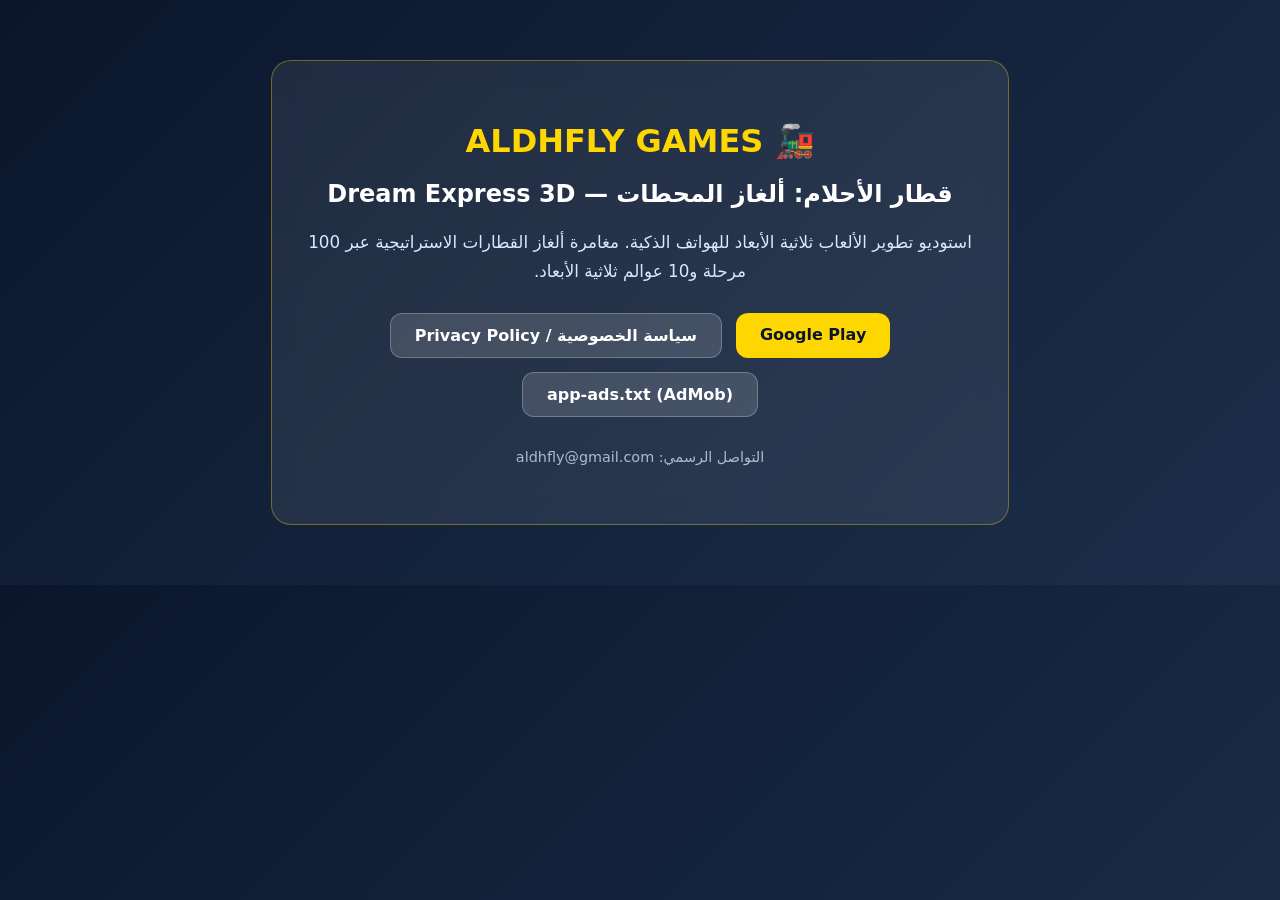
==== index.html @ 2e0641c6 "Add files via upload" ====
﻿<!DOCTYPE html>
<html lang="ar" dir="rtl">
<head>
<meta charset="UTF-8">
<meta name="viewport" content="width=device-width, initial-scale=1.0">
<title>ALDHFLY GAMES — قطار الأحلام: ألغاز المحطات (Dream Express 3D)</title>
<style>
  body { margin:0; font-family: system-ui, -apple-system, sans-serif; background: linear-gradient(135deg, #0b162c, #1c2e4a); color: #fff; text-align: center; padding: 60px 20px; }
  .card { max-width: 680px; margin: 0 auto; background: rgba(255,255,255,0.08); border: 1px solid rgba(255,215,0,0.35); border-radius: 20px; padding: 40px 28px; backdrop-filter: blur(12px); }
  h1 { color: #ffd700; margin-bottom: 10px; font-size: 2rem; }
  p { color: #dbe7ff; line-height: 1.7; font-size: 1.05rem; }
  .links { margin-top: 28px; display: flex; gap: 14px; justify-content: center; flex-wrap: wrap; }
  a.btn { display: inline-block; padding: 12px 24px; border-radius: 12px; text-decoration: none; font-weight: 700; background: #ffd700; color: #0b162c; }
  a.sec { background: rgba(255,255,255,0.14); color: #fff; border: 1px solid rgba(255,255,255,0.25); }
</style>
</head>
<body>
  <div class="card">
    <h1>🚂 ALDHFLY GAMES</h1>
    <h2>قطار الأحلام: ألغاز المحطات — Dream Express 3D</h2>
    <p>استوديو تطوير الألعاب ثلاثية الأبعاد للهواتف الذكية. مغامرة ألغاز القطارات الاستراتيجية عبر 100 مرحلة و10 عوالم ثلاثية الأبعاد.</p>
    <div class="links">
      <a class="btn" href="https://play.google.com/store/apps/details?id=com.dreamexpress.puzzletracks">Google Play</a>
      <a class="btn sec" href="/privacy_policy.html">سياسة الخصوصية / Privacy Policy</a>
      <a class="btn sec" href="/app-ads.txt">app-ads.txt (AdMob)</a>
    </div>
    <p style="margin-top:28px;font-size:0.9rem;opacity:0.75;">التواصل الرسمي: aldhfly@gmail.com</p>
  </div>
</body>
</html>
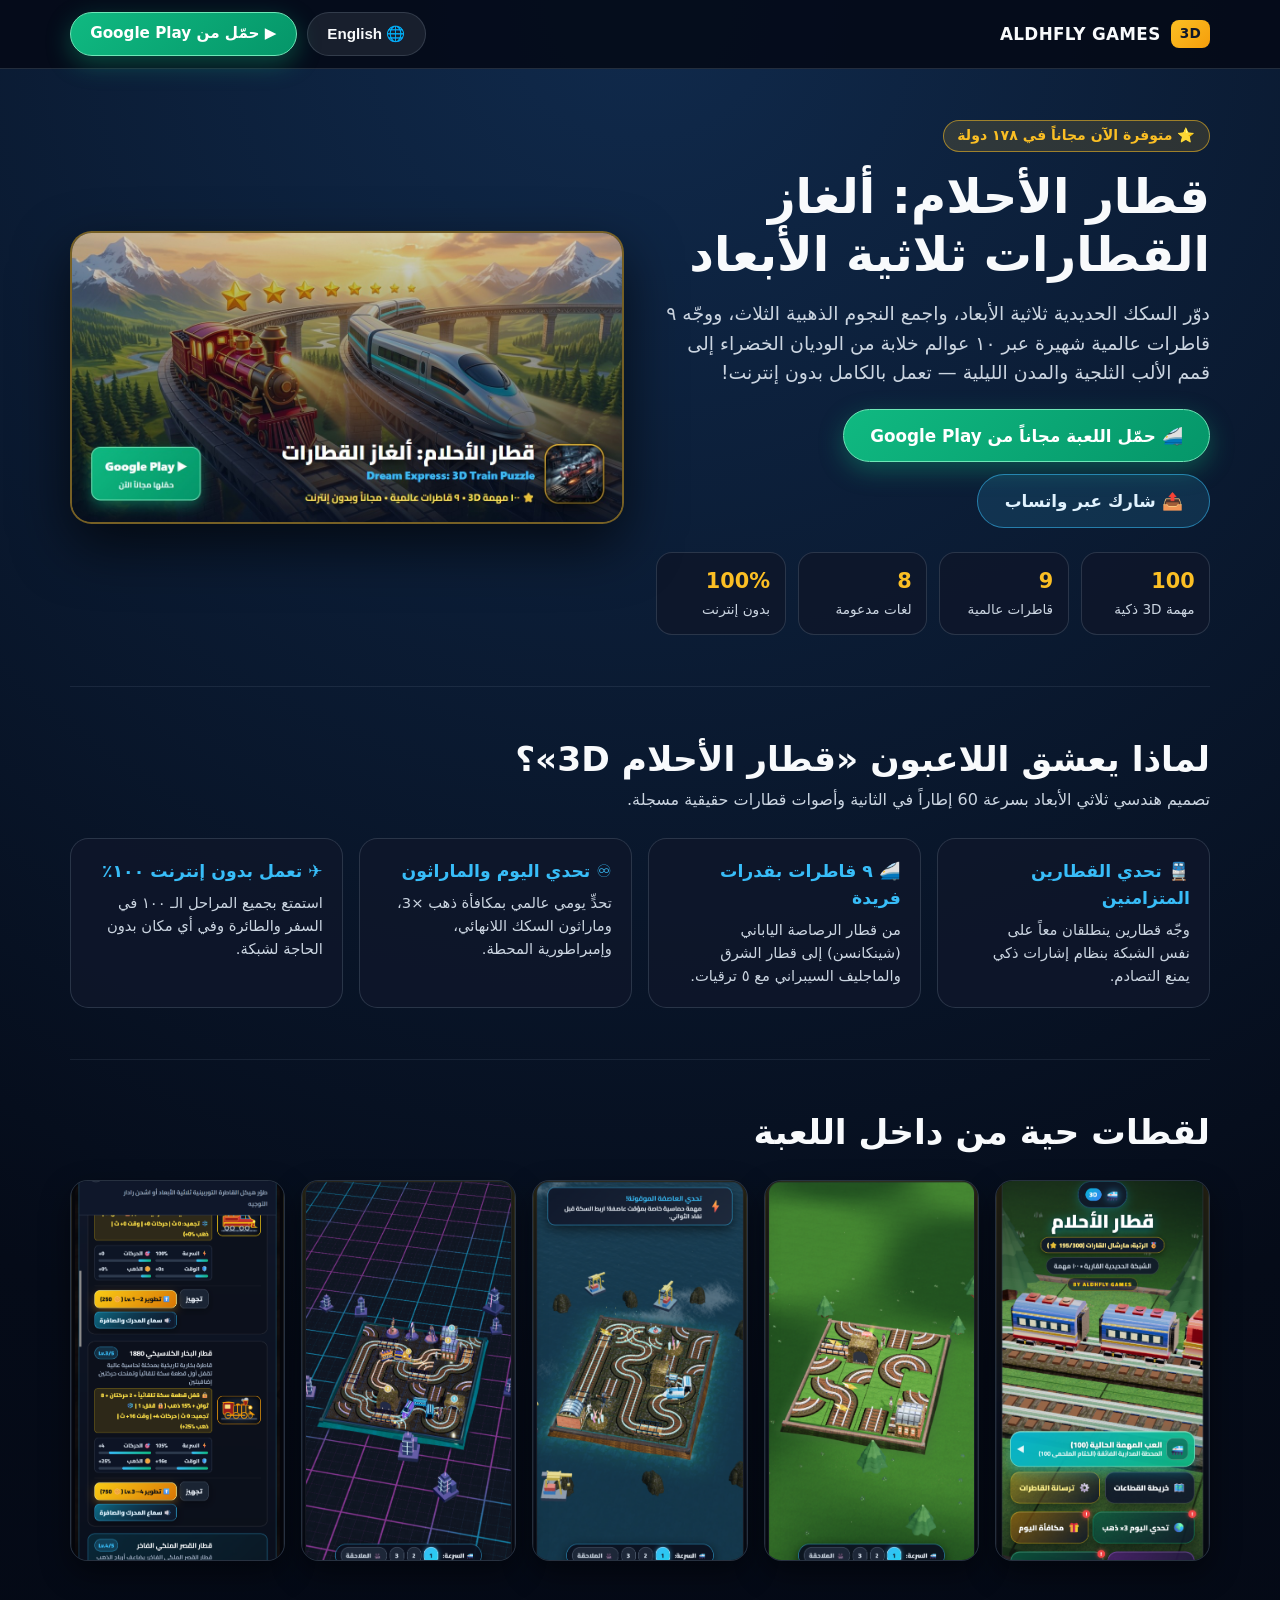
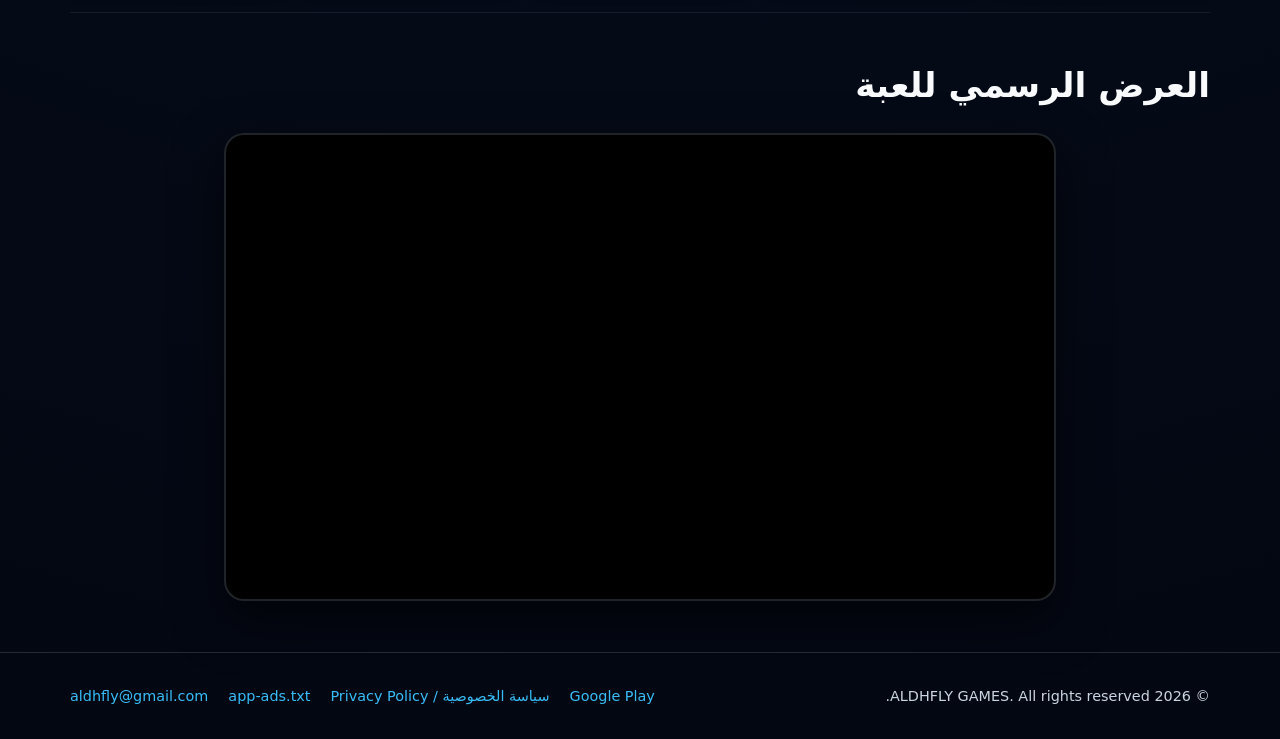
==== commit 99e2be7b: "Launch V12.4 bilingual Dream Express 3D showcase portal, OG social preview & SEO sitemap" ====
--- a/index.html
+++ b/index.html
@@ -1,30 +1,603 @@
-﻿<!DOCTYPE html>
+<!DOCTYPE html>
 <html lang="ar" dir="rtl">
 <head>
-<meta charset="UTF-8">
-<meta name="viewport" content="width=device-width, initial-scale=1.0">
-<title>ALDHFLY GAMES — قطار الأحلام: ألغاز المحطات (Dream Express 3D)</title>
-<style>
-  body { margin:0; font-family: system-ui, -apple-system, sans-serif; background: linear-gradient(135deg, #0b162c, #1c2e4a); color: #fff; text-align: center; padding: 60px 20px; }
-  .card { max-width: 680px; margin: 0 auto; background: rgba(255,255,255,0.08); border: 1px solid rgba(255,215,0,0.35); border-radius: 20px; padding: 40px 28px; backdrop-filter: blur(12px); }
-  h1 { color: #ffd700; margin-bottom: 10px; font-size: 2rem; }
-  p { color: #dbe7ff; line-height: 1.7; font-size: 1.05rem; }
-  .links { margin-top: 28px; display: flex; gap: 14px; justify-content: center; flex-wrap: wrap; }
-  a.btn { display: inline-block; padding: 12px 24px; border-radius: 12px; text-decoration: none; font-weight: 700; background: #ffd700; color: #0b162c; }
-  a.sec { background: rgba(255,255,255,0.14); color: #fff; border: 1px solid rgba(255,255,255,0.25); }
-</style>
+  <meta charset="UTF-8">
+  <meta name="viewport" content="width=device-width, initial-scale=1.0">
+  <title>قطار الأحلام: ألغاز القطارات | Dream Express: 3D Train Puzzle — ALDHFLY GAMES</title>
+  <meta name="description" content="حمّل لعبة قطار الأحلام: ألغاز القطارات (Dream Express 3D) مجاناً على Google Play! 100 مهمة ثلاثية الأبعاد، 9 قاطرات عالمية شهيرة، تحدي القطارين المتزامنين، وتعمل 100% بدون إنترنت بـ 8 لغات.">
+  <meta name="keywords" content="قطار الأحلام, ألغاز القطارات, لعبة قطارات 3D, ألعاب بدون نت, Dream Express 3D, 3D Train Puzzle, Railway Puzzle Game, Offline Puzzle Game, ALDHFLY GAMES">
+  <link rel="canonical" href="https://aldhfly.github.io/">
+
+  <!-- Open Graph / WhatsApp / Telegram / Facebook Rich Social Card -->
+  <meta property="og:type" content="website">
+  <meta property="og:site_name" content="ALDHFLY GAMES">
+  <meta property="og:url" content="https://aldhfly.github.io/">
+  <meta property="og:title" content="🚄 قطار الأحلام 3D | هل تقدر توصل المسار قبل انطلاق القطار؟">
+  <meta property="og:description" content="100 مهمة ألغاز ثلاثية الأبعاد • 9 قاطرات عالمية خارقة • تحدي القطارين المتزامنين • مجاناً وبدون إنترنت على Google Play!">
+  <meta property="og:image" content="https://aldhfly.github.io/assets/og-dream-express.jpg">
+  <meta property="og:image:width" content="1200">
+  <meta property="og:image:height" content="630">
+  <meta property="og:locale" content="ar_SA">
+  <meta property="og:locale:alternate" content="en_US">
+
+  <!-- X (Twitter) Large Summary Card -->
+  <meta name="twitter:card" content="summary_large_image">
+  <meta name="twitter:title" content="🚄 Dream Express 3D — قطار الأحلام: ألغاز القطارات">
+  <meta name="twitter:description" content="100 Handcrafted 3D Railway Puzzles • 9 Iconic World Trains • Dual-Train Missions • 100% Offline on Google Play!">
+  <meta name="twitter:image" content="https://aldhfly.github.io/assets/og-dream-express.jpg">
+
+  <!-- Google Search Rich Snippet (SoftwareApplication / VideoGame) -->
+  <script type="application/ld+json">
+  {
+    "@context": "https://schema.org",
+    "@type": ["VideoGame", "MobileApplication"],
+    "name": "قطار الأحلام: ألغاز القطارات — Dream Express: 3D Train Puzzle",
+    "operatingSystem": "Android",
+    "applicationCategory": "GameApplication",
+    "genre": ["Puzzle", "Simulation", "Strategy"],
+    "inLanguage": ["ar", "en", "ja", "ko", "de", "fr", "es", "pt"],
+    "url": "https://aldhfly.github.io/",
+    "installUrl": "https://play.google.com/store/apps/details?id=com.dreamexpress.puzzletracks",
+    "image": "https://aldhfly.github.io/assets/og-dream-express.jpg",
+    "author": {
+      "@type": "Organization",
+      "name": "ALDHFLY GAMES",
+      "url": "https://aldhfly.github.io/"
+    },
+    "offers": {
+      "@type": "Offer",
+      "price": "0",
+      "priceCurrency": "USD"
+    }
+  }
+  </script>
+
+  <style>
+    :root {
+      --bg-deep: #050b18;
+      --bg-card: rgba(15, 23, 42, 0.86);
+      --border-subtle: rgba(148, 163, 184, 0.22);
+      --gold: #fbbf24;
+      --emerald: #10b981;
+      --cyan: #38bdf8;
+      --text-main: #f8fafc;
+      --text-muted: #cbd5e1;
+    }
+
+    *, *::before, *::after {
+      box-sizing: border-box;
+      margin: 0;
+      padding: 0;
+    }
+
+    body {
+      min-height: 100dvh;
+      font-family: system-ui, -apple-system, 'Segoe UI', Roboto, sans-serif;
+      background: radial-gradient(circle at 50% 0%, #102a4c 0%, var(--bg-deep) 58%, #030712 100%);
+      color: var(--text-main);
+      line-height: 1.55;
+      text-align: start;
+      overflow-x: hidden;
+    }
+
+    a {
+      color: inherit;
+      text-decoration: none;
+    }
+
+    .container {
+      width: min(1140px, 100% - 2rem);
+      margin-inline: auto;
+    }
+
+    /* Top Navigation */
+    .navbar {
+      position: sticky;
+      top: 0;
+      z-index: 30;
+      background: rgba(5, 11, 24, 0.9);
+      border-bottom: 1px solid var(--border-subtle);
+      padding-block: 0.75rem;
+    }
+
+    .nav-inner {
+      display: flex;
+      align-items: center;
+      justify-content: space-between;
+      gap: 1rem;
+      flex-wrap: wrap;
+    }
+
+    .brand {
+      display: inline-flex;
+      align-items: center;
+      gap: 0.65rem;
+      font-weight: 800;
+      font-size: 1.05rem;
+      letter-spacing: 0.02em;
+    }
+
+    .brand-dot {
+      display: inline-flex;
+      align-items: center;
+      justify-content: center;
+      padding: 0.2rem 0.55rem;
+      border-radius: 0.5rem;
+      background: linear-gradient(135deg, var(--gold), #f59e0b);
+      color: #0f172a;
+      font-weight: 900;
+      font-size: 0.85rem;
+    }
+
+    .nav-actions {
+      display: flex;
+      align-items: center;
+      gap: 0.65rem;
+      flex-wrap: wrap;
+    }
+
+    .btn {
+      display: inline-flex;
+      align-items: center;
+      justify-content: center;
+      gap: 0.5rem;
+      min-block-size: 2.75rem;
+      padding: 0.55rem 1.2rem;
+      border-radius: 999px;
+      font-size: 0.95rem;
+      font-weight: 800;
+      border: 1px solid transparent;
+      cursor: pointer;
+      transition: transform 0.15s ease, box-shadow 0.15s ease;
+    }
+
+    .btn:hover {
+      transform: translateY(-2px);
+    }
+
+    .btn-lang {
+      background: rgba(255, 255, 255, 0.08);
+      border-color: var(--border-subtle);
+      color: var(--text-main);
+    }
+
+    .btn-play {
+      background: linear-gradient(135deg, var(--emerald), #059669);
+      border-color: #6ee7b7;
+      color: #ffffff;
+      box-shadow: 0 8px 24px rgba(16, 185, 129, 0.35);
+    }
+
+    .btn-share {
+      background: rgba(56, 189, 248, 0.14);
+      border-color: rgba(56, 189, 248, 0.55);
+      color: #e0f2fe;
+    }
+
+    /* Hero Section */
+    .hero {
+      padding-block: clamp(2rem, 4vw, 3.75rem);
+      display: grid;
+      grid-template-columns: repeat(auto-fit, minmax(min(100%, 21rem), 1fr));
+      gap: 2rem;
+      align-items: center;
+    }
+
+    .hero-copy {
+      display: flex;
+      flex-direction: column;
+      align-items: flex-start;
+      gap: 1rem;
+    }
+
+    .eyebrow {
+      display: inline-flex;
+      align-items: center;
+      gap: 0.45rem;
+      min-block-size: 2rem;
+      padding: 0.25rem 0.85rem;
+      border-radius: 999px;
+      background: rgba(251, 191, 36, 0.14);
+      border: 1px solid rgba(251, 191, 36, 0.55);
+      color: var(--gold);
+      font-size: 0.88rem;
+      font-weight: 800;
+    }
+
+    h1 {
+      font-size: clamp(1.75rem, 1.15rem + 2.4vw, 3rem);
+      line-height: 1.2;
+      font-weight: 900;
+      text-wrap: balance;
+    }
+
+    .hero-lead {
+      font-size: clamp(1rem, 0.92rem + 0.35vw, 1.18rem);
+      color: var(--text-muted);
+      max-width: 60ch;
+      text-wrap: pretty;
+    }
+
+    .cta-row {
+      display: flex;
+      flex-wrap: wrap;
+      gap: 0.75rem;
+      margin-top: 0.35rem;
+    }
+
+    .btn-hero-lg {
+      min-block-size: 3.35rem;
+      padding: 0.75rem 1.65rem;
+      font-size: 1.05rem;
+    }
+
+    .stats-strip {
+      display: grid;
+      grid-template-columns: repeat(auto-fit, minmax(7.5rem, 1fr));
+      gap: 0.75rem;
+      width: 100%;
+      margin-top: 0.5rem;
+    }
+
+    .stat-box {
+      background: var(--bg-card);
+      border: 1px solid var(--border-subtle);
+      border-radius: 1rem;
+      padding: 0.75rem 0.9rem;
+      min-block-size: 4.5rem;
+    }
+
+    .stat-box strong {
+      display: block;
+      font-size: 1.3rem;
+      font-weight: 900;
+      color: var(--gold);
+    }
+
+    .stat-box span {
+      font-size: 0.85rem;
+      color: var(--text-muted);
+    }
+
+    .hero-visual {
+      border-radius: 1.35rem;
+      overflow: hidden;
+      border: 2px solid rgba(251, 191, 36, 0.45);
+      box-shadow: 0 22px 55px rgba(0, 0, 0, 0.65);
+      background: #091326;
+    }
+
+    .hero-visual img {
+      width: 100%;
+      height: auto;
+      aspect-ratio: 1200 / 630;
+      object-fit: cover;
+      display: block;
+    }
+
+    /* Sections */
+    .section {
+      padding-block: clamp(2rem, 4vw, 3.5rem);
+      border-top: 1px solid rgba(148, 163, 184, 0.12);
+    }
+
+    .section-head {
+      margin-bottom: 1.6rem;
+    }
+
+    .section-head h2 {
+      font-size: clamp(1.4rem, 1.05rem + 1.4vw, 2.15rem);
+      font-weight: 900;
+      line-height: 1.25;
+      text-wrap: balance;
+    }
+
+    .section-head p {
+      color: var(--text-muted);
+      max-width: 62ch;
+      margin-top: 0.4rem;
+      text-wrap: pretty;
+    }
+
+    /* Container-query Feature Grid */
+    .features-wrap {
+      container-type: inline-size;
+    }
+
+    .features-grid {
+      display: grid;
+      grid-template-columns: 1fr;
+      gap: 1rem;
+    }
+
+    @container (min-width: 38rem) {
+      .features-grid {
+        grid-template-columns: repeat(2, 1fr);
+      }
+    }
+
+    @container (min-width: 58rem) {
+      .features-grid {
+        grid-template-columns: repeat(4, 1fr);
+      }
+    }
+
+    .feature-card {
+      background: var(--bg-card);
+      border: 1px solid var(--border-subtle);
+      border-radius: 1.15rem;
+      padding: 1.2rem;
+      min-block-size: 9rem;
+      display: flex;
+      flex-direction: column;
+      gap: 0.45rem;
+    }
+
+    .feature-card h3 {
+      font-size: 1.08rem;
+      font-weight: 800;
+      color: var(--cyan);
+    }
+
+    .feature-card p {
+      font-size: 0.92rem;
+      color: var(--text-muted);
+      text-wrap: pretty;
+    }
+
+    /* Screenshots Gallery */
+    .shots-grid {
+      display: grid;
+      grid-template-columns: repeat(auto-fit, minmax(11.5rem, 1fr));
+      gap: 1rem;
+    }
+
+    .shot-card {
+      border-radius: 1.1rem;
+      overflow: hidden;
+      border: 1px solid var(--border-subtle);
+      background: #09111f;
+      box-shadow: 0 12px 30px rgba(0, 0, 0, 0.45);
+    }
+
+    .shot-card img {
+      width: 100%;
+      height: auto;
+      aspect-ratio: 9 / 16;
+      object-fit: cover;
+      display: block;
+    }
+
+    /* Video Trailer */
+    .video-frame {
+      max-width: 52rem;
+      margin-inline: auto;
+      border-radius: 1.25rem;
+      overflow: hidden;
+      border: 2px solid var(--border-subtle);
+      box-shadow: 0 20px 50px rgba(0, 0, 0, 0.6);
+      aspect-ratio: 16 / 9;
+      background: #000;
+    }
+
+    .video-frame iframe {
+      width: 100%;
+      height: 100%;
+      border: 0;
+    }
+
+    /* Footer */
+    .footer {
+      padding-block: 2rem;
+      border-top: 1px solid var(--border-subtle);
+      color: var(--text-muted);
+      font-size: 0.9rem;
+    }
+
+    .footer-inner {
+      display: flex;
+      flex-wrap: wrap;
+      align-items: center;
+      justify-content: space-between;
+      gap: 1rem;
+    }
+
+    .footer-links {
+      display: flex;
+      flex-wrap: wrap;
+      gap: 1.25rem;
+    }
+
+    .footer-links a {
+      color: var(--cyan);
+      overflow-wrap: anywhere;
+    }
+
+    [data-lang-block="en"] {
+      display: none;
+    }
+
+    html[lang="en"] [data-lang-block="ar"] {
+      display: none;
+    }
+
+    html[lang="en"] [data-lang-block="en"] {
+      display: revert;
+    }
+  </style>
 </head>
 <body>
-  <div class="card">
-    <h1>🚂 ALDHFLY GAMES</h1>
-    <h2>قطار الأحلام: ألغاز المحطات — Dream Express 3D</h2>
-    <p>استوديو تطوير الألعاب ثلاثية الأبعاد للهواتف الذكية. مغامرة ألغاز القطارات الاستراتيجية عبر 100 مرحلة و10 عوالم ثلاثية الأبعاد.</p>
-    <div class="links">
-      <a class="btn" href="https://play.google.com/store/apps/details?id=com.dreamexpress.puzzletracks">Google Play</a>
-      <a class="btn sec" href="/privacy_policy.html">سياسة الخصوصية / Privacy Policy</a>
-      <a class="btn sec" href="/app-ads.txt">app-ads.txt (AdMob)</a>
+  <header class="navbar">
+    <div class="container nav-inner">
+      <div class="brand">
+        <span class="brand-dot">3D</span>
+        <span>ALDHFLY GAMES</span>
+      </div>
+      <div class="nav-actions">
+        <button id="lang-toggle" type="button" class="btn btn-lang" aria-label="Switch Language">
+          <span data-lang-block="ar">🌐 English</span>
+          <span data-lang-block="en">🌐 العربية</span>
+        </button>
+        <a class="btn btn-play" href="https://play.google.com/store/apps/details?id=com.dreamexpress.puzzletracks" target="_blank" rel="noopener">
+          <span data-lang-block="ar">▶ حمّل من Google Play</span>
+          <span data-lang-block="en">▶ Get it on Google Play</span>
+        </a>
+      </div>
     </div>
-    <p style="margin-top:28px;font-size:0.9rem;opacity:0.75;">التواصل الرسمي: aldhfly@gmail.com</p>
-  </div>
+  </header>
+
+  <main class="container">
+    <section class="hero">
+      <div class="hero-copy">
+        <span class="eyebrow">
+          <span data-lang-block="ar">⭐ متوفرة الآن مجاناً في ١٧٨ دولة</span>
+          <span data-lang-block="en">⭐ Out Now Worldwide — Free on Android</span>
+        </span>
+
+        <h1 data-lang-block="ar">قطار الأحلام: ألغاز القطارات ثلاثية الأبعاد</h1>
+        <h1 data-lang-block="en">Dream Express: 3D Train Puzzle</h1>
+
+        <p class="hero-lead" data-lang-block="ar">
+          دوّر السكك الحديدية ثلاثية الأبعاد، واجمع النجوم الذهبية الثلاث، ووجّه ٩ قاطرات عالمية شهيرة عبر ١٠ عوالم خلابة من الوديان الخضراء إلى قمم الألب الثلجية والمدن الليلية — تعمل بالكامل بدون إنترنت!
+        </p>
+        <p class="hero-lead" data-lang-block="en">
+          Rotate handcrafted 3D railway tracks, collect all 3 golden stars, and command 9 iconic world locomotives across 10 stunning biomes from emerald valleys to snowy alpine bridges — 100% playable offline!
+        </p>
+
+        <div class="cta-row">
+          <a class="btn btn-play btn-hero-lg" href="https://play.google.com/store/apps/details?id=com.dreamexpress.puzzletracks" target="_blank" rel="noopener">
+            <span data-lang-block="ar">🚄 حمّل اللعبة مجاناً من Google Play</span>
+            <span data-lang-block="en">🚄 Download FREE on Google Play</span>
+          </a>
+          <a class="btn btn-share btn-hero-lg" href="https://wa.me/?text=%D8%AC%D8%B1%D9%91%D8%A8%20%D9%84%D8%B9%D8%A8%D8%A9%20%D9%82%D8%B7%D8%A7%D8%B1%20%D8%A7%D9%84%D8%A3%D8%AD%D9%84%D8%A7%D9%85%203D%20%D9%85%D8%AC%D8%A7%D9%86%D8%A7%D9%8B%20%D8%B9%D9%84%D9%89%20Google%20Play%20%F0%9F%9A%84%E2%AD%90%20https%3A%2F%2Fplay.google.com%2Fstore%2Fapps%2Fdetails%3Fid%3Dcom.dreamexpress.puzzletracks" target="_blank" rel="noopener">
+            <span data-lang-block="ar">📤 شارك عبر واتساب</span>
+            <span data-lang-block="en">📤 Share with Friends</span>
+          </a>
+        </div>
+
+        <div class="stats-strip">
+          <div class="stat-box">
+            <strong>100</strong>
+            <span data-lang-block="ar">مهمة 3D ذكية</span>
+            <span data-lang-block="en">3D Missions</span>
+          </div>
+          <div class="stat-box">
+            <strong>9</strong>
+            <span data-lang-block="ar">قاطرات عالمية</span>
+            <span data-lang-block="en">World Trains</span>
+          </div>
+          <div class="stat-box">
+            <strong>8</strong>
+            <span data-lang-block="ar">لغات مدعومة</span>
+            <span data-lang-block="en">Languages</span>
+          </div>
+          <div class="stat-box">
+            <strong>100%</strong>
+            <span data-lang-block="ar">بدون إنترنت</span>
+            <span data-lang-block="en">Offline Ready</span>
+          </div>
+        </div>
+      </div>
+
+      <div class="hero-visual">
+        <img src="assets/og-dream-express.jpg" alt="Dream Express 3D — قطار الأحلام: ألغاز القطارات" width="1200" height="630" fetchpriority="high">
+      </div>
+    </section>
+
+    <section class="section features-wrap">
+      <div class="section-head">
+        <h2 data-lang-block="ar">لماذا يعشق اللاعبون «قطار الأحلام 3D»؟</h2>
+        <h2 data-lang-block="en">Why Players Love Dream Express 3D</h2>
+        <p data-lang-block="ar">تصميم هندسي ثلاثي الأبعاد بسرعة 60 إطاراً في الثانية وأصوات قطارات حقيقية مسجلة.</p>
+        <p data-lang-block="en">Crisp 60 FPS 3D railway dioramas paired with authentic studio-mastered locomotive acoustics.</p>
+      </div>
+
+      <div class="features-grid">
+        <article class="feature-card">
+          <h3 data-lang-block="ar">🚆 تحدي القطارين المتزامنين</h3>
+          <h3 data-lang-block="en">🚆 Dual-Train Puzzles</h3>
+          <p data-lang-block="ar">وجّه قطارين ينطلقان معاً على نفس الشبكة بنظام إشارات ذكي يمنع التصادم.</p>
+          <p data-lang-block="en">Route two simultaneous express trains across shared junctions with zero collisions.</p>
+        </article>
+        <article class="feature-card">
+          <h3 data-lang-block="ar">🚄 ٩ قاطرات بقدرات فريدة</h3>
+          <h3 data-lang-block="en">🚄 9 Iconic Locomotives</h3>
+          <p data-lang-block="ar">من قطار الرصاصة الياباني (شينكانسن) إلى قطار الشرق والماجليف السيبراني مع ٥ ترقيات.</p>
+          <p data-lang-block="en">Unlock Shinkansen Bullet, Orient Express, Steam Titan, and Cyber Maglev with 5 upgrade tiers.</p>
+        </article>
+        <article class="feature-card">
+          <h3 data-lang-block="ar">♾️ تحدي اليوم والماراثون</h3>
+          <h3 data-lang-block="en">♾️ Daily & Endless Modes</h3>
+          <p data-lang-block="ar">تحدٍّ يومي عالمي بمكافأة ذهب ×3، وماراثون السكك اللانهائي، وإمبراطورية المحطة.</p>
+          <p data-lang-block="en">Compete in 3x Gold Daily Challenges, Endless Rail Marathon, and Station Empire progression.</p>
+        </article>
+        <article class="feature-card">
+          <h3 data-lang-block="ar">✈️ تعمل بدون إنترنت ١٠٠٪</h3>
+          <h3 data-lang-block="en">✈️ 100% Offline Play</h3>
+          <p data-lang-block="ar">استمتع بجميع المراحل الـ ١٠٠ في السفر والطائرة وفي أي مكان بدون الحاجة لشبكة.</p>
+          <p data-lang-block="en">Play all 100 campaign levels on flights, commutes, or anywhere with zero Wi-Fi required.</p>
+        </article>
+      </div>
+    </section>
+
+    <section class="section">
+      <div class="section-head">
+        <h2 data-lang-block="ar">لقطات حية من داخل اللعبة</h2>
+        <h2 data-lang-block="en">Live In-Game 3D Screenshots</h2>
+      </div>
+      <div class="shots-grid">
+        <div class="shot-card"><img src="assets/shot_ar_01.png" data-src-ar="assets/shot_ar_01.png" data-src-en="assets/shot_en_01.png" alt="Dream Express 3D Main Menu" width="1080" height="1920" loading="lazy"></div>
+        <div class="shot-card"><img src="assets/shot_ar_02.png" data-src-ar="assets/shot_ar_02.png" data-src-en="assets/shot_en_02.png" alt="Pine Valley 3D Railway Puzzle" width="1080" height="1920" loading="lazy"></div>
+        <div class="shot-card"><img src="assets/shot_ar_03.png" data-src-ar="assets/shot_ar_03.png" data-src-en="assets/shot_en_03.png" alt="Alpine Mountain Bridge Puzzle" width="1080" height="1920" loading="lazy"></div>
+        <div class="shot-card"><img src="assets/shot_ar_04.png" data-src-ar="assets/shot_ar_04.png" data-src-en="assets/shot_en_04.png" alt="Dual Trains Neon Metropolis" width="1080" height="1920" loading="lazy"></div>
+        <div class="shot-card"><img src="assets/shot_ar_05.png" data-src-ar="assets/shot_ar_05.png" data-src-en="assets/shot_en_05.png" alt="9 World Locomotives Garage" width="1080" height="1920" loading="lazy"></div>
+      </div>
+    </section>
+
+    <section class="section">
+      <div class="section-head">
+        <h2 data-lang-block="ar">العرض الرسمي للعبة</h2>
+        <h2 data-lang-block="en">Official Gameplay Trailer</h2>
+      </div>
+      <div class="video-frame">
+        <iframe src="https://www.youtube.com/embed/bqbhpj02LqA?rel=0" title="Dream Express 3D Official Trailer" loading="lazy" allowfullscreen></iframe>
+      </div>
+    </section>
+  </main>
+
+  <footer class="footer">
+    <div class="container footer-inner">
+      <div>© 2026 ALDHFLY GAMES. All rights reserved.</div>
+      <nav class="footer-links" aria-label="Footer Links">
+        <a href="https://play.google.com/store/apps/details?id=com.dreamexpress.puzzletracks" target="_blank" rel="noopener">Google Play</a>
+        <a href="privacy_policy.html">سياسة الخصوصية / Privacy Policy</a>
+        <a href="app-ads.txt">app-ads.txt</a>
+        <a href="mailto:aldhfly@gmail.com">aldhfly@gmail.com</a>
+      </nav>
+    </div>
+  </footer>
+
+  <script>
+    (function () {
+      var btn = document.getElementById('lang-toggle');
+      function setLang(lg) {
+        var html = document.documentElement;
+        html.setAttribute('lang', lg);
+        html.setAttribute('dir', lg === 'ar' ? 'rtl' : 'ltr');
+        var imgs = document.querySelectorAll('img[data-src-ar]');
+        for (var i = 0; i < imgs.length; i++) {
+          imgs[i].src = lg === 'ar' ? imgs[i].getAttribute('data-src-ar') : imgs[i].getAttribute('data-src-en');
+        }
+      }
+      var params = new URLSearchParams(window.location.search);
+      if (params.get('lang') === 'en') setLang('en');
+      if (btn) {
+        btn.addEventListener('click', function () {
+          var next = document.documentElement.getAttribute('lang') === 'ar' ? 'en' : 'ar';
+          setLang(next);
+        });
+      }
+    })();
+  </script>
 </body>
-</html>+</html>
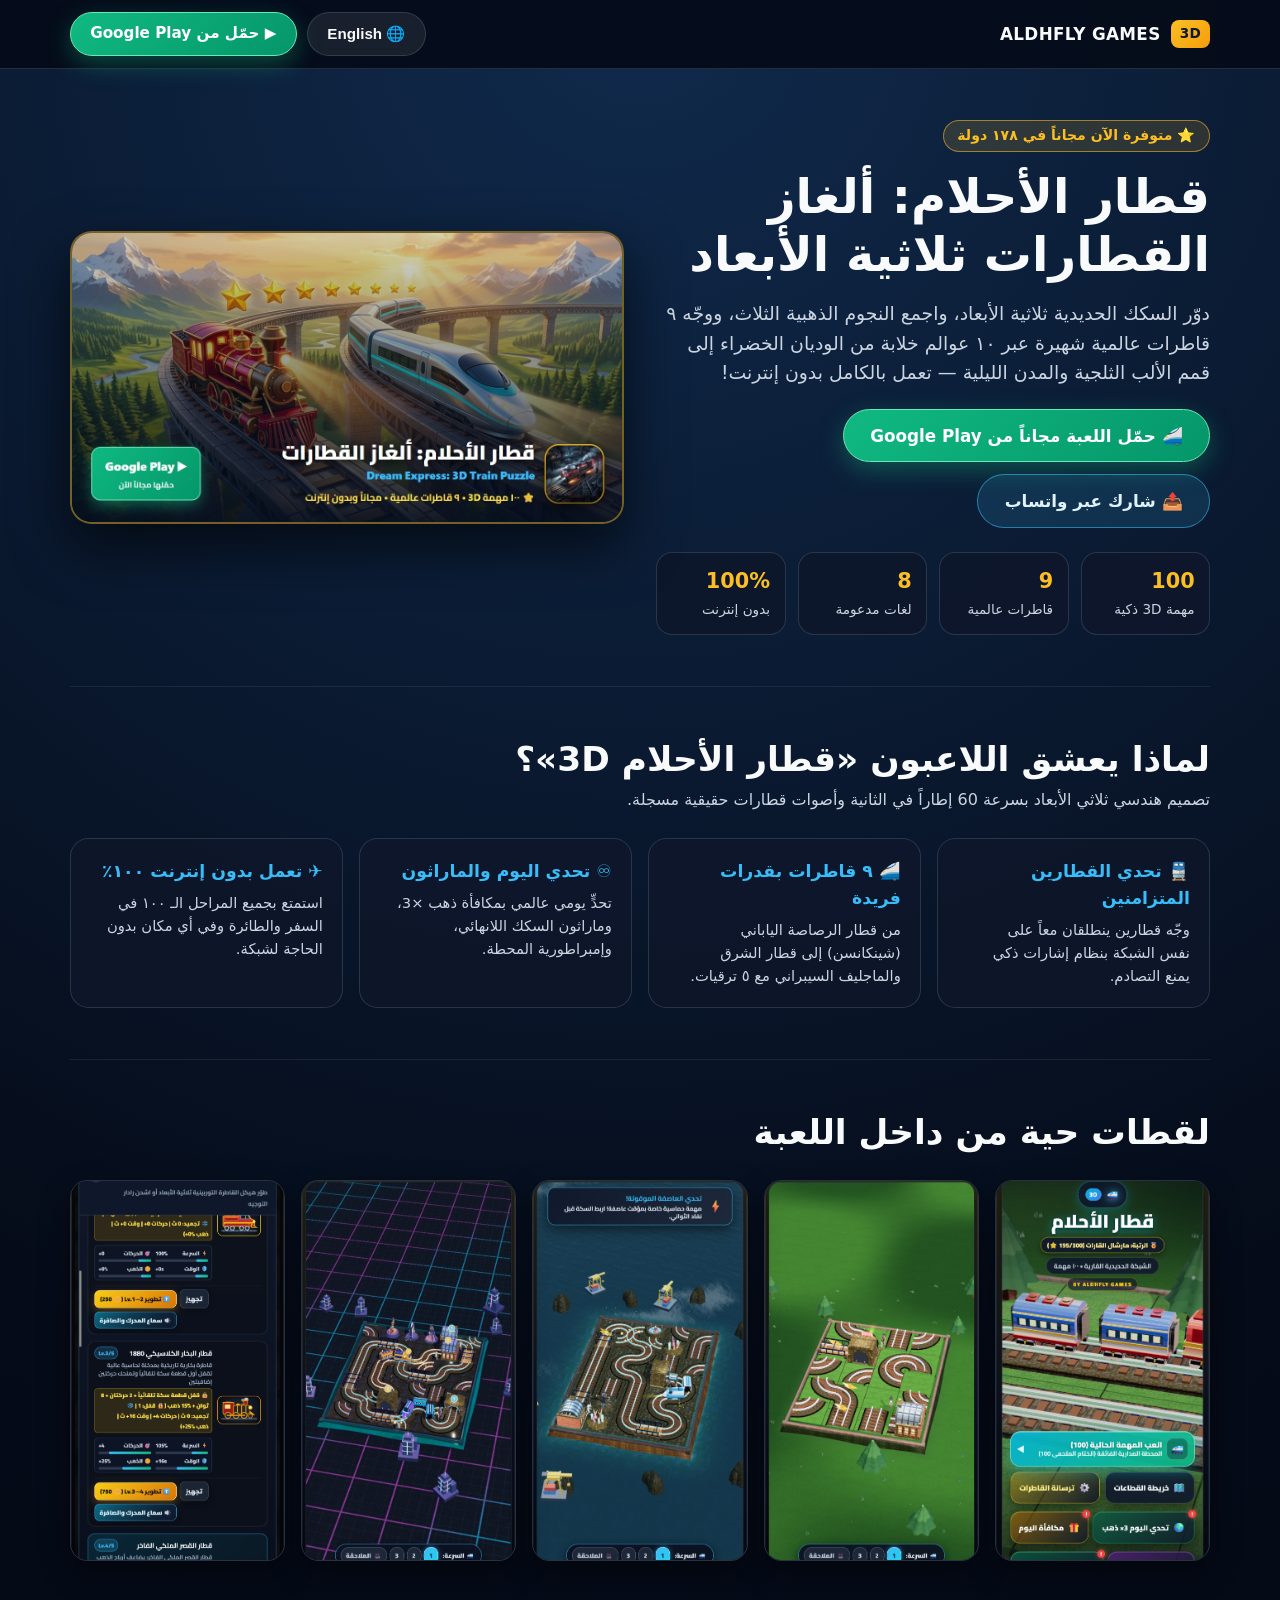
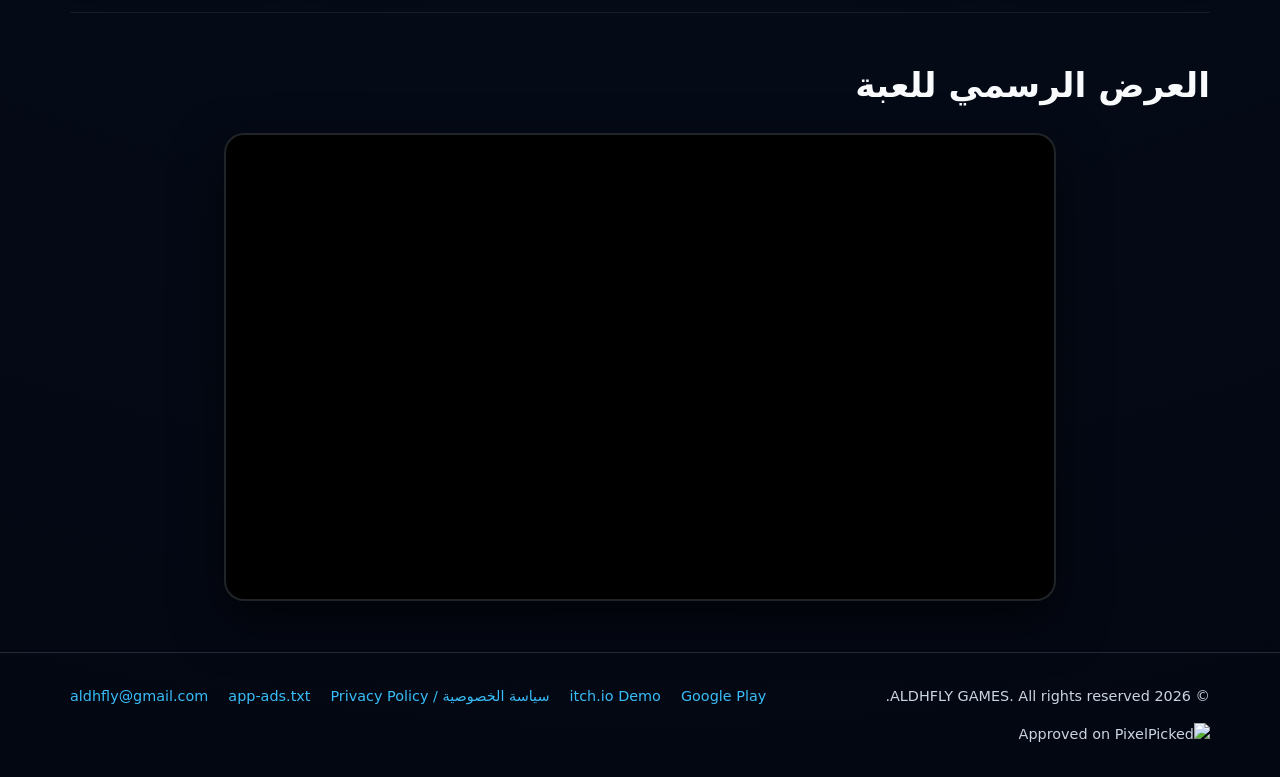
==== commit 1e995d9c: "Add official PixelPicked verified badge and itch.io demo link to footer" ====
--- a/index.html
+++ b/index.html
@@ -7,6 +7,15 @@
   <meta name="description" content="حمّل لعبة قطار الأحلام: ألغاز القطارات (Dream Express 3D) مجاناً على Google Play! 100 مهمة ثلاثية الأبعاد، 9 قاطرات عالمية شهيرة، تحدي القطارين المتزامنين، وتعمل 100% بدون إنترنت بـ 8 لغات.">
   <meta name="keywords" content="قطار الأحلام, ألغاز القطارات, لعبة قطارات 3D, ألعاب بدون نت, Dream Express 3D, 3D Train Puzzle, Railway Puzzle Game, Offline Puzzle Game, ALDHFLY GAMES">
   <link rel="canonical" href="https://aldhfly.github.io/">
+  <link rel="alternate" hreflang="ar" href="https://aldhfly.github.io/">
+  <link rel="alternate" hreflang="en" href="https://aldhfly.github.io/?lang=en">
+  <link rel="alternate" hreflang="ja" href="https://aldhfly.github.io/?lang=ja">
+  <link rel="alternate" hreflang="ko" href="https://aldhfly.github.io/?lang=ko">
+  <link rel="alternate" hreflang="de" href="https://aldhfly.github.io/?lang=de">
+  <link rel="alternate" hreflang="fr" href="https://aldhfly.github.io/?lang=fr">
+  <link rel="alternate" hreflang="es" href="https://aldhfly.github.io/?lang=es">
+  <link rel="alternate" hreflang="pt" href="https://aldhfly.github.io/?lang=pt">
+  <link rel="alternate" hreflang="x-default" href="https://aldhfly.github.io/">
 
   <!-- Open Graph / WhatsApp / Telegram / Facebook Rich Social Card -->
   <meta property="og:type" content="website">
@@ -570,10 +579,16 @@
       <div>© 2026 ALDHFLY GAMES. All rights reserved.</div>
       <nav class="footer-links" aria-label="Footer Links">
         <a href="https://play.google.com/store/apps/details?id=com.dreamexpress.puzzletracks" target="_blank" rel="noopener">Google Play</a>
+        <a href="https://aldhfly.itch.io/dream-express-3d" target="_blank" rel="noopener">itch.io Demo</a>
         <a href="privacy_policy.html">سياسة الخصوصية / Privacy Policy</a>
         <a href="app-ads.txt">app-ads.txt</a>
         <a href="mailto:aldhfly@gmail.com">aldhfly@gmail.com</a>
       </nav>
+      <div>
+        <a href="https://pixelpicked.com/game/srnVnEAFUr4/dream-express-3d-train-puzzle" target="_blank" rel="noopener">
+          <img src="https://api.pixelpicked.com/api/badges/srnVnEAFUr4/live.png?theme=light" width="250" height="54" alt="Approved on PixelPicked" loading="lazy">
+        </a>
+      </div>
     </div>
   </footer>
 
@@ -599,5 +614,84 @@
       }
     })();
   </script>
+
+  <script>
+    (function () {
+      var L10N = {
+        ja: {
+          title: 'Dream Express: 3D立体列車パズル — ALDHFLY GAMES',
+          eyebrow: '⭐ 世界中で無料配信中 — Android対応',
+          h1: 'ドリーム・エクスプレス：3D列車パズル',
+          lead: '3Dの線路を回転させ、3つの金の星を集め、世界の有名列車9種を10の美しいステージで走らせよう — 完全オフライン対応！',
+          navPlay: '▶ Google Playで入手',
+          ctaPlay: '🚄 Google Playで無料ダウンロード',
+          ctaShare: '📤 友達にシェア'
+        },
+        ko: {
+          title: 'Dream Express: 3D 기차 퍼즐 — ALDHFLY GAMES',
+          eyebrow: '⭐ 전 세계 무료 출시 — Android 지원',
+          h1: '드림 익스프레스: 3D 기차 퍼즐',
+          lead: '3D 철로를 회전하고 3개의 황금 별을 모아 10개의 아름다운 월드에서 세계의 명물 열차 9종을 지휘하세요 — 100% 오프라인 플레이!',
+          navPlay: '▶ Google Play에서 받기',
+          ctaPlay: '🚄 Google Play에서 무료 다운로드',
+          ctaShare: '📤 친구와 공유하기'
+        },
+        de: {
+          title: 'Dream Express: 3D-Zug-Puzzle — ALDHFLY GAMES',
+          eyebrow: '⭐ Jetzt weltweit kostenlos — für Android',
+          h1: 'Dream Express: 3D-Zug-Puzzle',
+          lead: 'Drehe 3D-Gleise, sammle 3 goldene Sterne und steuere 9 berühmte Züge durch 10 beeindruckende Welten — komplett offline spielbar!',
+          navPlay: '▶ Bei Google Play laden',
+          ctaPlay: '🚄 Kostenlos bei Google Play laden',
+          ctaShare: '📤 Mit Freunden teilen'
+        },
+        fr: {
+          title: 'Dream Express : Puzzle Train 3D — ALDHFLY GAMES',
+          eyebrow: '⭐ Disponible gratuitement dans le monde entier — Android',
+          h1: 'Dream Express : Puzzle Train 3D',
+          lead: 'Faites pivoter les rails en 3D, collectez les 3 étoiles d’or et dirigez 9 trains emblématiques à travers 10 mondes superbes — 100 % hors ligne !',
+          navPlay: '▶ Disponible sur Google Play',
+          ctaPlay: '🚄 Télécharger GRATUITEMENT sur Google Play',
+          ctaShare: '📤 Partager avec des amis'
+        },
+        es: {
+          title: 'Dream Express: Puzle de Trenes 3D — ALDHFLY GAMES',
+          eyebrow: '⭐ Ya disponible gratis en todo el mundo — Android',
+          h1: 'Dream Express: Puzle de Trenes 3D',
+          lead: 'Gira las vías en 3D, recoge las 3 estrellas doradas y guía 9 trenes icónicos por 10 mundos espectaculares — ¡100 % sin conexión!',
+          navPlay: '▶ Consíguelo en Google Play',
+          ctaPlay: '🚄 Descargar GRATIS en Google Play',
+          ctaShare: '📤 Compartir con amigos'
+        },
+        pt: {
+          title: 'Dream Express: Quebra-Cabeça de Trens 3D — ALDHFLY GAMES',
+          eyebrow: '⭐ Já disponível grátis no mundo todo — Android',
+          h1: 'Dream Express: Quebra-Cabeça de Trens 3D',
+          lead: 'Gire os trilhos em 3D, colete as 3 estrelas douradas e comande 9 trens icônicos por 10 biomas incríveis — 100% offline!',
+          navPlay: '▶ Baixar no Google Play',
+          ctaPlay: '🚄 Baixar GRÁTIS no Google Play',
+          ctaShare: '📤 Compartilhar com amigos'
+        }
+      };
+      var lg = new URLSearchParams(window.location.search).get('lang');
+      var t = L10N[lg];
+      if (!t) return;
+      var style = document.createElement('style');
+      style.textContent = 'html[lang="' + lg + '"] [data-lang-block="ar"]{display:none}html[lang="' + lg + '"] [data-lang-block="en"]{display:revert}';
+      document.head.appendChild(style);
+      document.documentElement.setAttribute('lang', lg);
+      document.documentElement.setAttribute('dir', 'ltr');
+      document.title = t.title;
+      var imgs = document.querySelectorAll('img[data-src-en]');
+      for (var i = 0; i < imgs.length; i++) imgs[i].src = imgs[i].getAttribute('data-src-en');
+      var set = function (sel, val) { var el = document.querySelector(sel); if (el) el.textContent = val; };
+      set('.eyebrow [data-lang-block="en"]', t.eyebrow);
+      set('h1[data-lang-block="en"]', t.h1);
+      set('.hero-lead[data-lang-block="en"]', t.lead);
+      set('.nav-actions .btn-play [data-lang-block="en"]', t.navPlay);
+      set('.cta-row .btn-play [data-lang-block="en"]', t.ctaPlay);
+      set('.cta-row .btn-share [data-lang-block="en"]', t.ctaShare);
+    })();
+  </script>
 </body>
 </html>
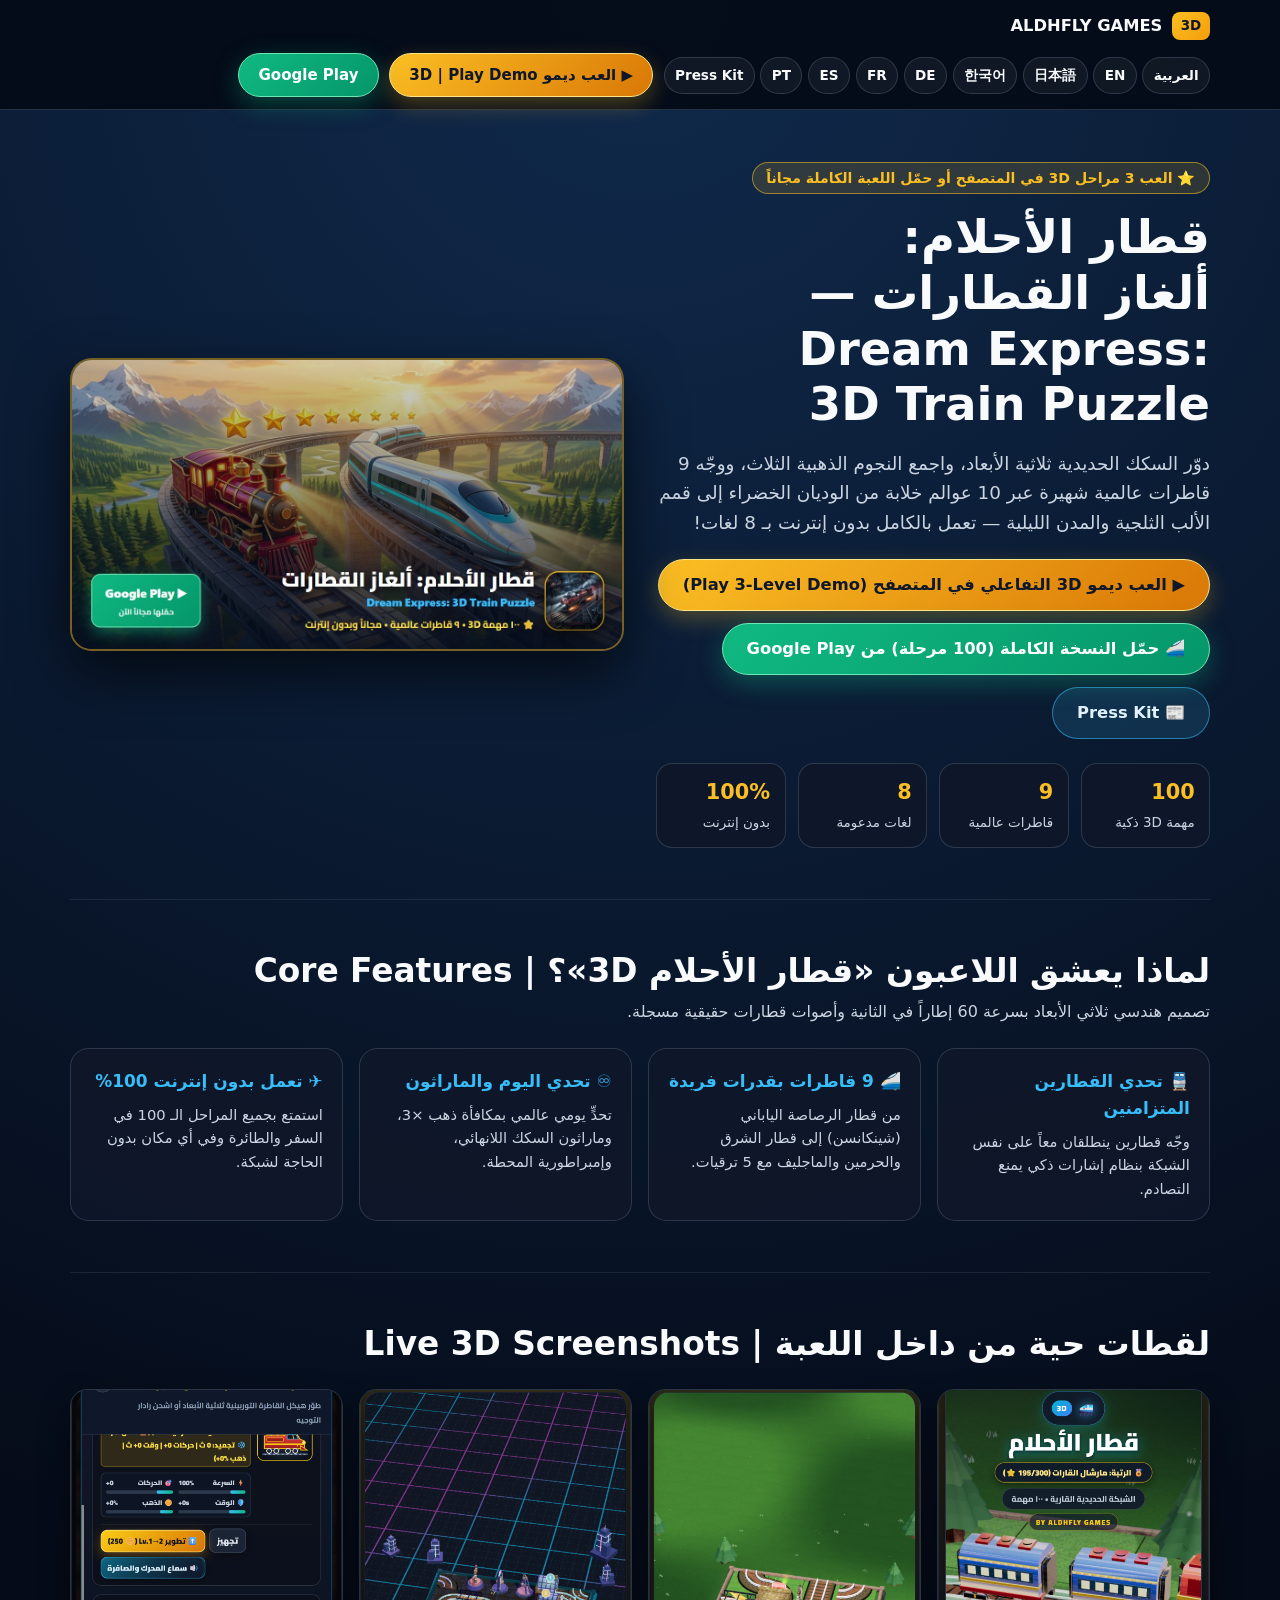
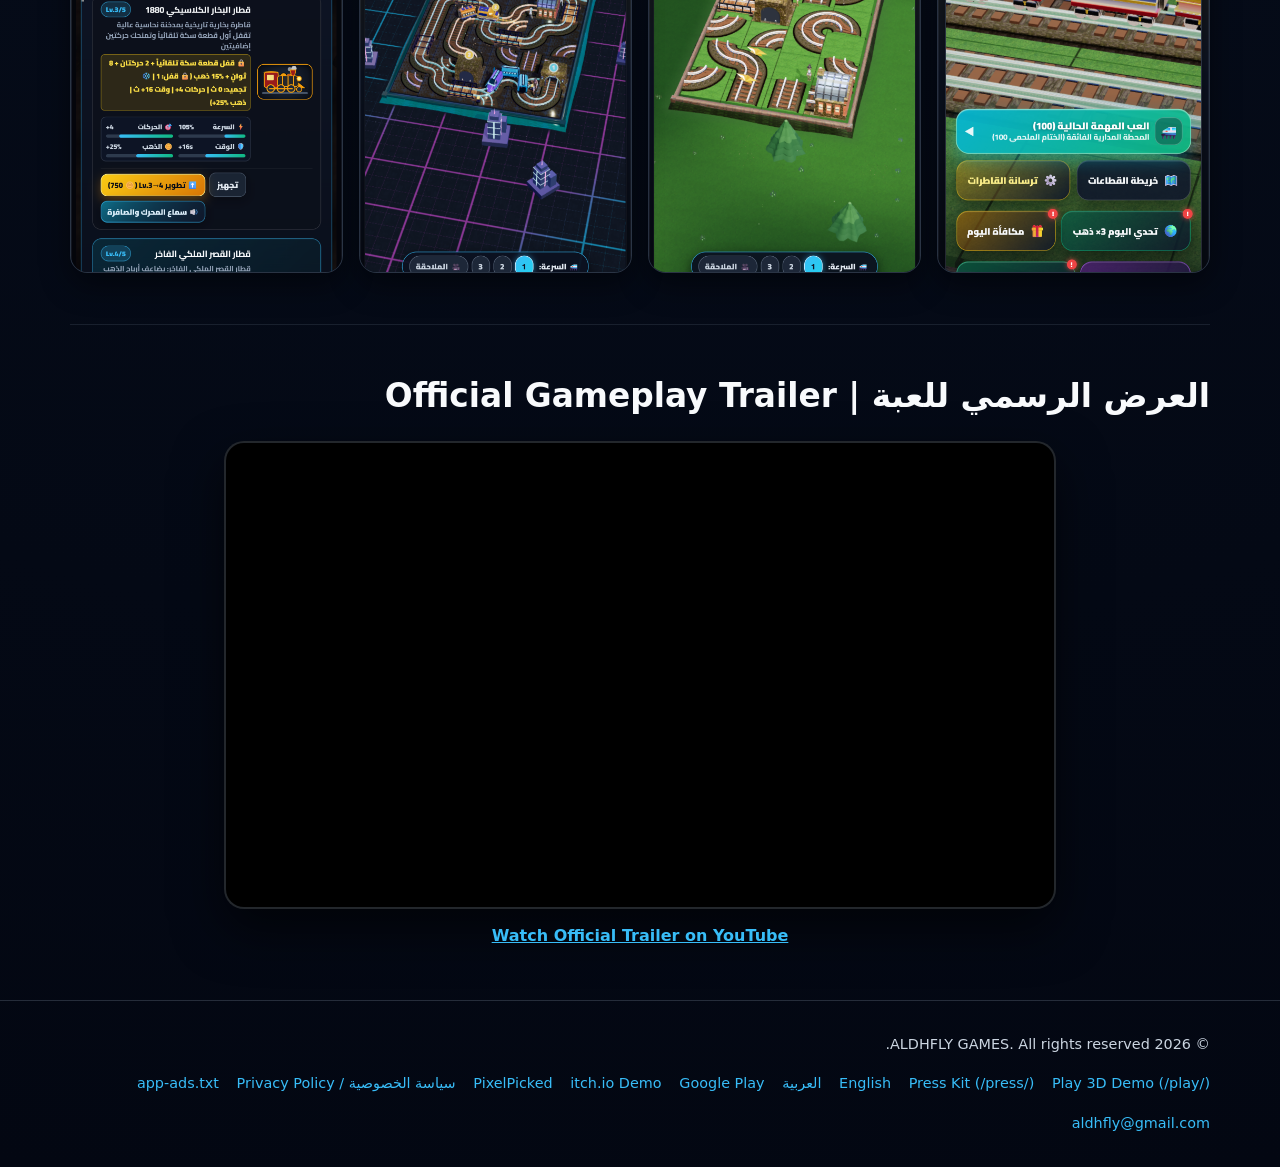
==== commit ce8f4ba5: "Deploy interactive /play/ 3D WebGL demo, 8 multilingual SEO pages, /press/ kit, sitemap & IndexNow" ====
--- a/index.html
+++ b/index.html
@@ -3,129 +3,149 @@
 <head>
   <meta charset="UTF-8">
   <meta name="viewport" content="width=device-width, initial-scale=1.0">
+  <link rel="icon" type="image/png" href="assets/app-icon-512.png">
+  <meta name="google-site-verification" content="EKqwcf-S8Ow_gTy7Cyg95vFjgdJeCXBYoOv9bYLE_V0" />
   <title>قطار الأحلام: ألغاز القطارات | Dream Express: 3D Train Puzzle — ALDHFLY GAMES</title>
-  <meta name="description" content="حمّل لعبة قطار الأحلام: ألغاز القطارات (Dream Express 3D) مجاناً على Google Play! 100 مهمة ثلاثية الأبعاد، 9 قاطرات عالمية شهيرة، تحدي القطارين المتزامنين، وتعمل 100% بدون إنترنت بـ 8 لغات.">
+  <meta name="description" content="العب ديمو 3D التفاعلي لـ 3 مراحل في المتصفح أو حمّل لعبة قطار الأحلام: ألغاز القطارات (Dream Express 3D) مجاناً على Google Play! 100 مهمة ثلاثية الأبعاد، 9 قاطرات عالمية شهيرة، تحدي القطارين المتزامنين، وتعمل 100% بدون إنترنت بـ 8 لغات.">
   <meta name="keywords" content="قطار الأحلام, ألغاز القطارات, لعبة قطارات 3D, ألعاب بدون نت, Dream Express 3D, 3D Train Puzzle, Railway Puzzle Game, Offline Puzzle Game, ALDHFLY GAMES">
   <link rel="canonical" href="https://aldhfly.github.io/">
-  <link rel="alternate" hreflang="ar" href="https://aldhfly.github.io/">
-  <link rel="alternate" hreflang="en" href="https://aldhfly.github.io/?lang=en">
-  <link rel="alternate" hreflang="ja" href="https://aldhfly.github.io/?lang=ja">
-  <link rel="alternate" hreflang="ko" href="https://aldhfly.github.io/?lang=ko">
-  <link rel="alternate" hreflang="de" href="https://aldhfly.github.io/?lang=de">
-  <link rel="alternate" hreflang="fr" href="https://aldhfly.github.io/?lang=fr">
-  <link rel="alternate" hreflang="es" href="https://aldhfly.github.io/?lang=es">
-  <link rel="alternate" hreflang="pt" href="https://aldhfly.github.io/?lang=pt">
+  <link rel="alternate" hreflang="ar" href="https://aldhfly.github.io/ar/">
+  <link rel="alternate" hreflang="en" href="https://aldhfly.github.io/en/">
+  <link rel="alternate" hreflang="ja" href="https://aldhfly.github.io/ja/">
+  <link rel="alternate" hreflang="ko" href="https://aldhfly.github.io/ko/">
+  <link rel="alternate" hreflang="de" href="https://aldhfly.github.io/de/">
+  <link rel="alternate" hreflang="fr" href="https://aldhfly.github.io/fr/">
+  <link rel="alternate" hreflang="es" href="https://aldhfly.github.io/es/">
+  <link rel="alternate" hreflang="pt" href="https://aldhfly.github.io/pt/">
   <link rel="alternate" hreflang="x-default" href="https://aldhfly.github.io/">
 
-  <!-- Open Graph / WhatsApp / Telegram / Facebook Rich Social Card -->
   <meta property="og:type" content="website">
   <meta property="og:site_name" content="ALDHFLY GAMES">
   <meta property="og:url" content="https://aldhfly.github.io/">
-  <meta property="og:title" content="🚄 قطار الأحلام 3D | هل تقدر توصل المسار قبل انطلاق القطار؟">
-  <meta property="og:description" content="100 مهمة ألغاز ثلاثية الأبعاد • 9 قاطرات عالمية خارقة • تحدي القطارين المتزامنين • مجاناً وبدون إنترنت على Google Play!">
+  <meta property="og:title" content="🚄 قطار الأحلام 3D | Dream Express: 3D Train Puzzle">
+  <meta property="og:description" content="Play the 3-level WebGL 3D demo in browser or download all 100 offline levels & 9 locomotives free on Google Play!">
   <meta property="og:image" content="https://aldhfly.github.io/assets/og-dream-express.jpg">
   <meta property="og:image:width" content="1200">
   <meta property="og:image:height" content="630">
   <meta property="og:locale" content="ar_SA">
   <meta property="og:locale:alternate" content="en_US">
 
-  <!-- X (Twitter) Large Summary Card -->
   <meta name="twitter:card" content="summary_large_image">
   <meta name="twitter:title" content="🚄 Dream Express 3D — قطار الأحلام: ألغاز القطارات">
-  <meta name="twitter:description" content="100 Handcrafted 3D Railway Puzzles • 9 Iconic World Trains • Dual-Train Missions • 100% Offline on Google Play!">
+  <meta name="twitter:description" content="Play the 3-level 3D WebGL demo online or download 100 offline levels & 9 locomotives free on Google Play!">
   <meta name="twitter:image" content="https://aldhfly.github.io/assets/og-dream-express.jpg">
 
-  <!-- Google Search Rich Snippet (SoftwareApplication / VideoGame) -->
+  <script>
+    (function () {
+      var lg = new URLSearchParams(window.location.search).get('lang');
+      var valid = { ar: 1, en: 1, ja: 1, ko: 1, de: 1, fr: 1, es: 1, pt: 1 };
+      if (lg && valid[lg]) {
+        window.location.replace('/' + lg + '/');
+      }
+    })();
+  </script>
+
   <script type="application/ld+json">
-  {
-    "@context": "https://schema.org",
-    "@type": ["VideoGame", "MobileApplication"],
-    "name": "قطار الأحلام: ألغاز القطارات — Dream Express: 3D Train Puzzle",
-    "operatingSystem": "Android",
-    "applicationCategory": "GameApplication",
-    "genre": ["Puzzle", "Simulation", "Strategy"],
-    "inLanguage": ["ar", "en", "ja", "ko", "de", "fr", "es", "pt"],
-    "url": "https://aldhfly.github.io/",
-    "installUrl": "https://play.google.com/store/apps/details?id=com.dreamexpress.puzzletracks",
-    "image": "https://aldhfly.github.io/assets/og-dream-express.jpg",
-    "author": {
-      "@type": "Organization",
-      "name": "ALDHFLY GAMES",
-      "url": "https://aldhfly.github.io/"
-    },
-    "offers": {
-      "@type": "Offer",
-      "price": "0",
-      "priceCurrency": "USD"
-    }
+{
+  "@context": "https://schema.org",
+  "@type": [
+    "VideoGame",
+    "MobileApplication"
+  ],
+  "name": "قطار الأحلام: ألغاز القطارات — Dream Express: 3D Train Puzzle",
+  "operatingSystem": "Android",
+  "applicationCategory": "GameApplication",
+  "genre": [
+    "Puzzle",
+    "Simulation",
+    "Strategy"
+  ],
+  "gamePlatform": [
+    "Android",
+    "Web Browser"
+  ],
+  "inLanguage": [
+    "ar",
+    "en",
+    "ja",
+    "ko",
+    "de",
+    "fr",
+    "es",
+    "pt"
+  ],
+  "url": "https://aldhfly.github.io/",
+  "installUrl": "https://play.google.com/store/apps/details?id=com.dreamexpress.puzzletracks",
+  "trailer": {
+    "@type": "VideoObject",
+    "name": "Dream Express: 3D Train Puzzle — Official Trailer",
+    "embedUrl": "https://www.youtube-nocookie.com/embed/bqbhpj02LqA",
+    "url": "https://www.youtube.com/watch?v=bqbhpj02LqA",
+    "thumbnailUrl": "https://i.ytimg.com/vi/bqbhpj02LqA/maxresdefault.jpg"
+  },
+  "image": "https://aldhfly.github.io/assets/og-dream-express.jpg",
+  "author": {
+    "@type": "Organization",
+    "name": "ALDHFLY GAMES",
+    "url": "https://aldhfly.github.io/"
+  },
+  "offers": {
+    "@type": "Offer",
+    "price": "0",
+    "priceCurrency": "USD"
   }
+}
   </script>
 
   <style>
     :root {
       --bg-deep: #050b18;
-      --bg-card: rgba(15, 23, 42, 0.86);
-      --border-subtle: rgba(148, 163, 184, 0.22);
+      --bg-card: rgba(15, 23, 42, 0.88);
+      --border-subtle: rgba(148, 163, 184, 0.24);
       --gold: #fbbf24;
       --emerald: #10b981;
       --cyan: #38bdf8;
       --text-main: #f8fafc;
       --text-muted: #cbd5e1;
     }
-
-    *, *::before, *::after {
-      box-sizing: border-box;
-      margin: 0;
-      padding: 0;
-    }
-
+    *, *::before, *::after { box-sizing: border-box; margin: 0; padding: 0; }
     body {
       min-height: 100dvh;
       font-family: system-ui, -apple-system, 'Segoe UI', Roboto, sans-serif;
       background: radial-gradient(circle at 50% 0%, #102a4c 0%, var(--bg-deep) 58%, #030712 100%);
       color: var(--text-main);
-      line-height: 1.55;
+      line-height: 1.6;
       text-align: start;
       overflow-x: hidden;
     }
-
-    a {
-      color: inherit;
-      text-decoration: none;
-    }
-
-    .container {
-      width: min(1140px, 100% - 2rem);
-      margin-inline: auto;
-    }
-
-    /* Top Navigation */
-    .navbar {
+    a { color: inherit; text-decoration: none; }
+    a:focus-visible, button:focus-visible, summary:focus-visible {
+      outline: 2px solid var(--gold);
+      outline-offset: 2px;
+    }
+    .container { width: min(1140px, 100% - 2rem); margin-inline: auto; }
+    .site-header {
       position: sticky;
       top: 0;
       z-index: 30;
-      background: rgba(5, 11, 24, 0.9);
+      background: rgba(5, 11, 24, 0.94);
       border-bottom: 1px solid var(--border-subtle);
       padding-block: 0.75rem;
     }
-
     .nav-inner {
       display: flex;
       align-items: center;
       justify-content: space-between;
-      gap: 1rem;
+      gap: 0.85rem;
       flex-wrap: wrap;
     }
-
     .brand {
       display: inline-flex;
       align-items: center;
-      gap: 0.65rem;
+      gap: 0.6rem;
       font-weight: 800;
-      font-size: 1.05rem;
-      letter-spacing: 0.02em;
-    }
-
+      font-size: 1.02rem;
+    }
     .brand-dot {
       display: inline-flex;
       align-items: center;
@@ -135,16 +155,40 @@
       background: linear-gradient(135deg, var(--gold), #f59e0b);
       color: #0f172a;
       font-weight: 900;
-      font-size: 0.85rem;
-    }
-
-    .nav-actions {
+      font-size: 0.84rem;
+    }
+    .site-nav {
       display: flex;
       align-items: center;
       gap: 0.65rem;
       flex-wrap: wrap;
     }
-
+    .nav-list {
+      list-style: none;
+      display: flex;
+      align-items: center;
+      gap: 0.35rem;
+      flex-wrap: wrap;
+    }
+    .nav-link {
+      display: inline-flex;
+      align-items: center;
+      min-block-size: 2.35rem;
+      padding: 0.3rem 0.65rem;
+      border-radius: 999px;
+      border: 1px solid var(--border-subtle);
+      background: rgba(255, 255, 255, 0.05);
+      font-size: 0.85rem;
+      font-weight: 700;
+      color: var(--text-main);
+    }
+    .nav-link[aria-current="page"] {
+      background: rgba(251, 191, 36, 0.2);
+      border-color: var(--gold);
+      color: var(--gold);
+      text-decoration: underline;
+      text-underline-offset: 3px;
+    }
     .btn {
       display: inline-flex;
       align-items: center;
@@ -153,52 +197,38 @@
       min-block-size: 2.75rem;
       padding: 0.55rem 1.2rem;
       border-radius: 999px;
-      font-size: 0.95rem;
+      font-size: 0.94rem;
       font-weight: 800;
       border: 1px solid transparent;
       cursor: pointer;
-      transition: transform 0.15s ease, box-shadow 0.15s ease;
-    }
-
-    .btn:hover {
-      transform: translateY(-2px);
-    }
-
-    .btn-lang {
-      background: rgba(255, 255, 255, 0.08);
-      border-color: var(--border-subtle);
-      color: var(--text-main);
-    }
-
+      transition: transform 0.15s ease;
+    }
+    .btn:hover { transform: translateY(-2px); }
+    .btn-demo {
+      background: linear-gradient(135deg, var(--gold), #d97706);
+      border-color: #fde68a;
+      color: #0f172a;
+      box-shadow: 0 8px 22px rgba(251, 191, 36, 0.28);
+    }
     .btn-play {
       background: linear-gradient(135deg, var(--emerald), #059669);
       border-color: #6ee7b7;
       color: #ffffff;
-      box-shadow: 0 8px 24px rgba(16, 185, 129, 0.35);
-    }
-
-    .btn-share {
+      box-shadow: 0 8px 24px rgba(16, 185, 129, 0.34);
+    }
+    .btn-ghost {
       background: rgba(56, 189, 248, 0.14);
       border-color: rgba(56, 189, 248, 0.55);
       color: #e0f2fe;
     }
-
-    /* Hero Section */
     .hero {
-      padding-block: clamp(2rem, 4vw, 3.75rem);
+      padding-block: clamp(2rem, 4vw, 3.5rem);
       display: grid;
       grid-template-columns: repeat(auto-fit, minmax(min(100%, 21rem), 1fr));
       gap: 2rem;
       align-items: center;
     }
-
-    .hero-copy {
-      display: flex;
-      flex-direction: column;
-      align-items: flex-start;
-      gap: 1rem;
-    }
-
+    .hero-copy { display: flex; flex-direction: column; align-items: flex-start; gap: 1rem; }
     .eyebrow {
       display: inline-flex;
       align-items: center;
@@ -212,42 +242,27 @@
       font-size: 0.88rem;
       font-weight: 800;
     }
-
     h1 {
-      font-size: clamp(1.75rem, 1.15rem + 2.4vw, 3rem);
+      font-size: clamp(1.75rem, 1.15rem + 2.4vw, 2.9rem);
       line-height: 1.2;
       font-weight: 900;
       text-wrap: balance;
     }
-
     .hero-lead {
-      font-size: clamp(1rem, 0.92rem + 0.35vw, 1.18rem);
+      font-size: clamp(1rem, 0.92rem + 0.32vw, 1.15rem);
       color: var(--text-muted);
       max-width: 60ch;
       text-wrap: pretty;
     }
-
-    .cta-row {
-      display: flex;
-      flex-wrap: wrap;
-      gap: 0.75rem;
-      margin-top: 0.35rem;
-    }
-
-    .btn-hero-lg {
-      min-block-size: 3.35rem;
-      padding: 0.75rem 1.65rem;
-      font-size: 1.05rem;
-    }
-
+    .cta-row { display: flex; flex-wrap: wrap; gap: 0.75rem; margin-top: 0.35rem; }
+    .btn-hero-lg { min-block-size: 3.25rem; padding: 0.75rem 1.5rem; font-size: 1.02rem; }
     .stats-strip {
       display: grid;
-      grid-template-columns: repeat(auto-fit, minmax(7.5rem, 1fr));
+      grid-template-columns: repeat(auto-fit, minmax(7.2rem, 1fr));
       gap: 0.75rem;
       width: 100%;
       margin-top: 0.5rem;
     }
-
     .stat-box {
       background: var(--bg-card);
       border: 1px solid var(--border-subtle);
@@ -255,19 +270,8 @@
       padding: 0.75rem 0.9rem;
       min-block-size: 4.5rem;
     }
-
-    .stat-box strong {
-      display: block;
-      font-size: 1.3rem;
-      font-weight: 900;
-      color: var(--gold);
-    }
-
-    .stat-box span {
-      font-size: 0.85rem;
-      color: var(--text-muted);
-    }
-
+    .stat-box strong { display: block; font-size: 1.3rem; font-weight: 900; color: var(--gold); }
+    .stat-box span { font-size: 0.84rem; color: var(--text-muted); }
     .hero-visual {
       border-radius: 1.35rem;
       overflow: hidden;
@@ -275,92 +279,27 @@
       box-shadow: 0 22px 55px rgba(0, 0, 0, 0.65);
       background: #091326;
     }
-
-    .hero-visual img {
-      width: 100%;
-      height: auto;
-      aspect-ratio: 1200 / 630;
-      object-fit: cover;
-      display: block;
-    }
-
-    /* Sections */
-    .section {
-      padding-block: clamp(2rem, 4vw, 3.5rem);
-      border-top: 1px solid rgba(148, 163, 184, 0.12);
-    }
-
-    .section-head {
-      margin-bottom: 1.6rem;
-    }
-
-    .section-head h2 {
-      font-size: clamp(1.4rem, 1.05rem + 1.4vw, 2.15rem);
-      font-weight: 900;
-      line-height: 1.25;
-      text-wrap: balance;
-    }
-
-    .section-head p {
-      color: var(--text-muted);
-      max-width: 62ch;
-      margin-top: 0.4rem;
-      text-wrap: pretty;
-    }
-
-    /* Container-query Feature Grid */
-    .features-wrap {
-      container-type: inline-size;
-    }
-
-    .features-grid {
-      display: grid;
-      grid-template-columns: 1fr;
-      gap: 1rem;
-    }
-
-    @container (min-width: 38rem) {
-      .features-grid {
-        grid-template-columns: repeat(2, 1fr);
-      }
-    }
-
-    @container (min-width: 58rem) {
-      .features-grid {
-        grid-template-columns: repeat(4, 1fr);
-      }
-    }
-
+    .hero-visual img { width: 100%; height: auto; display: block; object-fit: cover; }
+    .section { padding-block: clamp(2rem, 4vw, 3.25rem); border-top: 1px solid rgba(148, 163, 184, 0.14); }
+    .section-head { margin-bottom: 1.5rem; }
+    .section-head h2 { font-size: clamp(1.35rem, 1.05rem + 1.3vw, 2.05rem); font-weight: 900; line-height: 1.25; }
+    .section-head p { color: var(--text-muted); max-width: 62ch; margin-top: 0.4rem; }
+    .features-wrap { container-type: inline-size; }
+    .features-grid { display: grid; grid-template-columns: 1fr; gap: 1rem; }
+    @container (min-width: 38rem) { .features-grid { grid-template-columns: repeat(2, 1fr); } }
+    @container (min-width: 58rem) { .features-grid { grid-template-columns: repeat(4, 1fr); } }
     .feature-card {
       background: var(--bg-card);
       border: 1px solid var(--border-subtle);
       border-radius: 1.15rem;
       padding: 1.2rem;
-      min-block-size: 9rem;
       display: flex;
       flex-direction: column;
       gap: 0.45rem;
     }
-
-    .feature-card h3 {
-      font-size: 1.08rem;
-      font-weight: 800;
-      color: var(--cyan);
-    }
-
-    .feature-card p {
-      font-size: 0.92rem;
-      color: var(--text-muted);
-      text-wrap: pretty;
-    }
-
-    /* Screenshots Gallery */
-    .shots-grid {
-      display: grid;
-      grid-template-columns: repeat(auto-fit, minmax(11.5rem, 1fr));
-      gap: 1rem;
-    }
-
+    .feature-card h3 { font-size: 1.06rem; font-weight: 800; color: var(--cyan); }
+    .feature-card p { font-size: 0.92rem; color: var(--text-muted); }
+    .shots-grid { display: grid; grid-template-columns: repeat(auto-fit, minmax(12rem, 1fr)); gap: 1rem; }
     .shot-card {
       border-radius: 1.1rem;
       overflow: hidden;
@@ -368,16 +307,7 @@
       background: #09111f;
       box-shadow: 0 12px 30px rgba(0, 0, 0, 0.45);
     }
-
-    .shot-card img {
-      width: 100%;
-      height: auto;
-      aspect-ratio: 9 / 16;
-      object-fit: cover;
-      display: block;
-    }
-
-    /* Video Trailer */
+    .shot-card img { width: 100%; height: auto; aspect-ratio: 9 / 16; object-fit: cover; display: block; }
     .video-frame {
       max-width: 52rem;
       margin-inline: auto;
@@ -388,126 +318,79 @@
       aspect-ratio: 16 / 9;
       background: #000;
     }
-
-    .video-frame iframe {
-      width: 100%;
-      height: 100%;
-      border: 0;
-    }
-
-    /* Footer */
-    .footer {
-      padding-block: 2rem;
-      border-top: 1px solid var(--border-subtle);
-      color: var(--text-muted);
-      font-size: 0.9rem;
-    }
-
-    .footer-inner {
+    .video-frame iframe { width: 100%; height: 100%; border: 0; }
+    .video-fallback { text-align: center; margin-top: 0.85rem; }
+    .video-fallback a { color: var(--cyan); text-decoration: underline; font-weight: 700; }
+    .faq-section { display: grid; gap: 0.75rem; max-width: 52rem; margin-inline: auto; }
+    .faq-section details {
+      background: var(--bg-card);
+      border: 1px solid var(--border-subtle);
+      border-radius: 0.95rem;
+      padding: 0.95rem 1.15rem;
+    }
+    .faq-section summary {
+      list-style: none;
       display: flex;
-      flex-wrap: wrap;
-      align-items: center;
-      justify-content: space-between;
-      gap: 1rem;
-    }
-
-    .footer-links {
-      display: flex;
-      flex-wrap: wrap;
-      gap: 1.25rem;
-    }
-
-    .footer-links a {
-      color: var(--cyan);
-      overflow-wrap: anywhere;
-    }
-
-    [data-lang-block="en"] {
-      display: none;
-    }
-
-    html[lang="en"] [data-lang-block="ar"] {
-      display: none;
-    }
-
-    html[lang="en"] [data-lang-block="en"] {
-      display: revert;
-    }
+      align-items: center;
+      gap: 0.65rem;
+      font-weight: 800;
+      font-size: 1.02rem;
+      cursor: pointer;
+      color: var(--text-main);
+    }
+    .faq-section summary::before {
+      content: "▸";
+      color: var(--gold);
+      display: inline-block;
+      transition: rotate 0.2s ease;
+    }
+    .faq-section summary:dir(rtl)::before { rotate: 180deg; }
+    .faq-section details[open] > summary::before { rotate: 90deg; }
+    .faq-section details p { margin-top: 0.7rem; color: var(--text-muted); font-size: 0.96rem; }
+    .footer { padding-block: 2rem; border-top: 1px solid var(--border-subtle); color: var(--text-muted); font-size: 0.9rem; }
+    .footer-inner { display: flex; flex-wrap: wrap; align-items: center; justify-content: space-between; gap: 1rem; }
+    .footer-links { display: flex; flex-wrap: wrap; gap: 1.1rem; }
+    .footer-links a { color: var(--cyan); overflow-wrap: anywhere; }
   </style>
 </head>
 <body>
-  <header class="navbar">
+  <header class="site-header">
     <div class="container nav-inner">
-      <div class="brand">
+      <a class="brand" href="./">
         <span class="brand-dot">3D</span>
         <span>ALDHFLY GAMES</span>
-      </div>
-      <div class="nav-actions">
-        <button id="lang-toggle" type="button" class="btn btn-lang" aria-label="Switch Language">
-          <span data-lang-block="ar">🌐 English</span>
-          <span data-lang-block="en">🌐 العربية</span>
-        </button>
-        <a class="btn btn-play" href="https://play.google.com/store/apps/details?id=com.dreamexpress.puzzletracks" target="_blank" rel="noopener">
-          <span data-lang-block="ar">▶ حمّل من Google Play</span>
-          <span data-lang-block="en">▶ Get it on Google Play</span>
-        </a>
-      </div>
+      </a>
+      <nav class="site-nav" aria-label="Primary">
+        <ul class="nav-list">
+          <li><a class="nav-link" href="ar/">العربية</a></li><li><a class="nav-link" href="en/">EN</a></li><li><a class="nav-link" href="ja/">日本語</a></li><li><a class="nav-link" href="ko/">한국어</a></li><li><a class="nav-link" href="de/">DE</a></li><li><a class="nav-link" href="fr/">FR</a></li><li><a class="nav-link" href="es/">ES</a></li><li><a class="nav-link" href="pt/">PT</a></li>
+          <li><a class="nav-link" href="press/">Press Kit</a></li>
+        </ul>
+        <a class="btn btn-demo" href="play/">▶ العب ديمو 3D | Play Demo</a>
+        <a class="btn btn-play" href="https://play.google.com/store/apps/details?id=com.dreamexpress.puzzletracks" target="_blank" rel="noopener">Google Play</a>
+      </nav>
     </div>
   </header>
 
   <main class="container">
     <section class="hero">
       <div class="hero-copy">
-        <span class="eyebrow">
-          <span data-lang-block="ar">⭐ متوفرة الآن مجاناً في ١٧٨ دولة</span>
-          <span data-lang-block="en">⭐ Out Now Worldwide — Free on Android</span>
-        </span>
-
-        <h1 data-lang-block="ar">قطار الأحلام: ألغاز القطارات ثلاثية الأبعاد</h1>
-        <h1 data-lang-block="en">Dream Express: 3D Train Puzzle</h1>
-
-        <p class="hero-lead" data-lang-block="ar">
-          دوّر السكك الحديدية ثلاثية الأبعاد، واجمع النجوم الذهبية الثلاث، ووجّه ٩ قاطرات عالمية شهيرة عبر ١٠ عوالم خلابة من الوديان الخضراء إلى قمم الألب الثلجية والمدن الليلية — تعمل بالكامل بدون إنترنت!
+        <span class="eyebrow">⭐ العب 3 مراحل 3D في المتصفح أو حمّل اللعبة الكاملة مجاناً</span>
+        <h1>قطار الأحلام: ألغاز القطارات — Dream Express: 3D Train Puzzle</h1>
+        <p class="hero-lead">
+          دوّر السكك الحديدية ثلاثية الأبعاد، واجمع النجوم الذهبية الثلاث، ووجّه 9 قاطرات عالمية شهيرة عبر 10 عوالم خلابة من الوديان الخضراء إلى قمم الألب الثلجية والمدن الليلية — تعمل بالكامل بدون إنترنت بـ 8 لغات!
         </p>
-        <p class="hero-lead" data-lang-block="en">
-          Rotate handcrafted 3D railway tracks, collect all 3 golden stars, and command 9 iconic world locomotives across 10 stunning biomes from emerald valleys to snowy alpine bridges — 100% playable offline!
-        </p>
-
         <div class="cta-row">
-          <a class="btn btn-play btn-hero-lg" href="https://play.google.com/store/apps/details?id=com.dreamexpress.puzzletracks" target="_blank" rel="noopener">
-            <span data-lang-block="ar">🚄 حمّل اللعبة مجاناً من Google Play</span>
-            <span data-lang-block="en">🚄 Download FREE on Google Play</span>
-          </a>
-          <a class="btn btn-share btn-hero-lg" href="https://wa.me/?text=%D8%AC%D8%B1%D9%91%D8%A8%20%D9%84%D8%B9%D8%A8%D8%A9%20%D9%82%D8%B7%D8%A7%D8%B1%20%D8%A7%D9%84%D8%A3%D8%AD%D9%84%D8%A7%D9%85%203D%20%D9%85%D8%AC%D8%A7%D9%86%D8%A7%D9%8B%20%D8%B9%D9%84%D9%89%20Google%20Play%20%F0%9F%9A%84%E2%AD%90%20https%3A%2F%2Fplay.google.com%2Fstore%2Fapps%2Fdetails%3Fid%3Dcom.dreamexpress.puzzletracks" target="_blank" rel="noopener">
-            <span data-lang-block="ar">📤 شارك عبر واتساب</span>
-            <span data-lang-block="en">📤 Share with Friends</span>
-          </a>
+          <a class="btn btn-demo btn-hero-lg" href="play/">▶ العب ديمو 3D التفاعلي في المتصفح (Play 3-Level Demo)</a>
+          <a class="btn btn-play btn-hero-lg" href="https://play.google.com/store/apps/details?id=com.dreamexpress.puzzletracks" target="_blank" rel="noopener">🚄 حمّل النسخة الكاملة (100 مرحلة) من Google Play</a>
+          <a class="btn btn-ghost btn-hero-lg" href="press/">📰 Press Kit</a>
         </div>
-
         <div class="stats-strip">
-          <div class="stat-box">
-            <strong>100</strong>
-            <span data-lang-block="ar">مهمة 3D ذكية</span>
-            <span data-lang-block="en">3D Missions</span>
-          </div>
-          <div class="stat-box">
-            <strong>9</strong>
-            <span data-lang-block="ar">قاطرات عالمية</span>
-            <span data-lang-block="en">World Trains</span>
-          </div>
-          <div class="stat-box">
-            <strong>8</strong>
-            <span data-lang-block="ar">لغات مدعومة</span>
-            <span data-lang-block="en">Languages</span>
-          </div>
-          <div class="stat-box">
-            <strong>100%</strong>
-            <span data-lang-block="ar">بدون إنترنت</span>
-            <span data-lang-block="en">Offline Ready</span>
-          </div>
+          <div class="stat-box"><strong>100</strong><span>مهمة 3D ذكية</span></div>
+          <div class="stat-box"><strong>9</strong><span>قاطرات عالمية</span></div>
+          <div class="stat-box"><strong>8</strong><span>لغات مدعومة</span></div>
+          <div class="stat-box"><strong>100%</strong><span>بدون إنترنت</span></div>
         </div>
       </div>
-
       <div class="hero-visual">
         <img src="assets/og-dream-express.jpg" alt="Dream Express 3D — قطار الأحلام: ألغاز القطارات" width="1200" height="630" fetchpriority="high">
       </div>
@@ -515,62 +398,51 @@
 
     <section class="section features-wrap">
       <div class="section-head">
-        <h2 data-lang-block="ar">لماذا يعشق اللاعبون «قطار الأحلام 3D»؟</h2>
-        <h2 data-lang-block="en">Why Players Love Dream Express 3D</h2>
-        <p data-lang-block="ar">تصميم هندسي ثلاثي الأبعاد بسرعة 60 إطاراً في الثانية وأصوات قطارات حقيقية مسجلة.</p>
-        <p data-lang-block="en">Crisp 60 FPS 3D railway dioramas paired with authentic studio-mastered locomotive acoustics.</p>
-      </div>
-
+        <h2>لماذا يعشق اللاعبون «قطار الأحلام 3D»؟ | Core Features</h2>
+        <p>تصميم هندسي ثلاثي الأبعاد بسرعة 60 إطاراً في الثانية وأصوات قطارات حقيقية مسجلة.</p>
+      </div>
       <div class="features-grid">
         <article class="feature-card">
-          <h3 data-lang-block="ar">🚆 تحدي القطارين المتزامنين</h3>
-          <h3 data-lang-block="en">🚆 Dual-Train Puzzles</h3>
-          <p data-lang-block="ar">وجّه قطارين ينطلقان معاً على نفس الشبكة بنظام إشارات ذكي يمنع التصادم.</p>
-          <p data-lang-block="en">Route two simultaneous express trains across shared junctions with zero collisions.</p>
+          <h3>🚆 تحدي القطارين المتزامنين</h3>
+          <p>وجّه قطارين ينطلقان معاً على نفس الشبكة بنظام إشارات ذكي يمنع التصادم.</p>
         </article>
         <article class="feature-card">
-          <h3 data-lang-block="ar">🚄 ٩ قاطرات بقدرات فريدة</h3>
-          <h3 data-lang-block="en">🚄 9 Iconic Locomotives</h3>
-          <p data-lang-block="ar">من قطار الرصاصة الياباني (شينكانسن) إلى قطار الشرق والماجليف السيبراني مع ٥ ترقيات.</p>
-          <p data-lang-block="en">Unlock Shinkansen Bullet, Orient Express, Steam Titan, and Cyber Maglev with 5 upgrade tiers.</p>
+          <h3>🚄 9 قاطرات بقدرات فريدة</h3>
+          <p>من قطار الرصاصة الياباني (شينكانسن) إلى قطار الشرق والحرمين والماجليف مع 5 ترقيات.</p>
         </article>
         <article class="feature-card">
-          <h3 data-lang-block="ar">♾️ تحدي اليوم والماراثون</h3>
-          <h3 data-lang-block="en">♾️ Daily & Endless Modes</h3>
-          <p data-lang-block="ar">تحدٍّ يومي عالمي بمكافأة ذهب ×3، وماراثون السكك اللانهائي، وإمبراطورية المحطة.</p>
-          <p data-lang-block="en">Compete in 3x Gold Daily Challenges, Endless Rail Marathon, and Station Empire progression.</p>
+          <h3>♾️ تحدي اليوم والماراثون</h3>
+          <p>تحدٍّ يومي عالمي بمكافأة ذهب ×3، وماراثون السكك اللانهائي، وإمبراطورية المحطة.</p>
         </article>
         <article class="feature-card">
-          <h3 data-lang-block="ar">✈️ تعمل بدون إنترنت ١٠٠٪</h3>
-          <h3 data-lang-block="en">✈️ 100% Offline Play</h3>
-          <p data-lang-block="ar">استمتع بجميع المراحل الـ ١٠٠ في السفر والطائرة وفي أي مكان بدون الحاجة لشبكة.</p>
-          <p data-lang-block="en">Play all 100 campaign levels on flights, commutes, or anywhere with zero Wi-Fi required.</p>
+          <h3>✈️ تعمل بدون إنترنت 100%</h3>
+          <p>استمتع بجميع المراحل الـ 100 في السفر والطائرة وفي أي مكان بدون الحاجة لشبكة.</p>
         </article>
       </div>
     </section>
 
     <section class="section">
       <div class="section-head">
-        <h2 data-lang-block="ar">لقطات حية من داخل اللعبة</h2>
-        <h2 data-lang-block="en">Live In-Game 3D Screenshots</h2>
+        <h2>لقطات حية من داخل اللعبة | Live 3D Screenshots</h2>
       </div>
       <div class="shots-grid">
-        <div class="shot-card"><img src="assets/shot_ar_01.png" data-src-ar="assets/shot_ar_01.png" data-src-en="assets/shot_en_01.png" alt="Dream Express 3D Main Menu" width="1080" height="1920" loading="lazy"></div>
-        <div class="shot-card"><img src="assets/shot_ar_02.png" data-src-ar="assets/shot_ar_02.png" data-src-en="assets/shot_en_02.png" alt="Pine Valley 3D Railway Puzzle" width="1080" height="1920" loading="lazy"></div>
-        <div class="shot-card"><img src="assets/shot_ar_03.png" data-src-ar="assets/shot_ar_03.png" data-src-en="assets/shot_en_03.png" alt="Alpine Mountain Bridge Puzzle" width="1080" height="1920" loading="lazy"></div>
-        <div class="shot-card"><img src="assets/shot_ar_04.png" data-src-ar="assets/shot_ar_04.png" data-src-en="assets/shot_en_04.png" alt="Dual Trains Neon Metropolis" width="1080" height="1920" loading="lazy"></div>
-        <div class="shot-card"><img src="assets/shot_ar_05.png" data-src-ar="assets/shot_ar_05.png" data-src-en="assets/shot_en_05.png" alt="9 World Locomotives Garage" width="1080" height="1920" loading="lazy"></div>
+        <div class="shot-card"><img src="assets/shot_ar_01.png" alt="Dream Express 3D Main Menu" width="1030" height="2288" loading="lazy"></div>
+        <div class="shot-card"><img src="assets/shot_ar_02.png" alt="Pine Valley 3D Railway Puzzle" width="1030" height="2288" loading="lazy"></div>
+        <div class="shot-card"><img src="assets/shot_ar_04.png" alt="Dual Trains Neon Metropolis" width="1030" height="2288" loading="lazy"></div>
+        <div class="shot-card"><img src="assets/shot_ar_05.png" alt="9 World Locomotives Garage" width="1030" height="2288" loading="lazy"></div>
       </div>
     </section>
 
     <section class="section">
       <div class="section-head">
-        <h2 data-lang-block="ar">العرض الرسمي للعبة</h2>
-        <h2 data-lang-block="en">Official Gameplay Trailer</h2>
+        <h2>العرض الرسمي للعبة | Official Gameplay Trailer</h2>
       </div>
       <div class="video-frame">
-        <iframe src="https://www.youtube.com/embed/bqbhpj02LqA?rel=0" title="Dream Express 3D Official Trailer" loading="lazy" allowfullscreen></iframe>
-      </div>
+        <iframe src="https://www.youtube-nocookie.com/embed/bqbhpj02LqA?rel=0" title="Dream Express 3D Official Trailer" loading="lazy" allowfullscreen></iframe>
+      </div>
+      <p class="video-fallback">
+        <a href="https://www.youtube.com/watch?v=bqbhpj02LqA" target="_blank" rel="noopener">Watch Official Trailer on YouTube</a>
+      </p>
     </section>
   </main>
 
@@ -578,120 +450,18 @@
     <div class="container footer-inner">
       <div>© 2026 ALDHFLY GAMES. All rights reserved.</div>
       <nav class="footer-links" aria-label="Footer Links">
+        <a href="play/">Play 3D Demo (/play/)</a>
+        <a href="press/">Press Kit (/press/)</a>
+        <a href="en/">English</a>
+        <a href="ar/">العربية</a>
         <a href="https://play.google.com/store/apps/details?id=com.dreamexpress.puzzletracks" target="_blank" rel="noopener">Google Play</a>
         <a href="https://aldhfly.itch.io/dream-express-3d" target="_blank" rel="noopener">itch.io Demo</a>
+        <a href="https://pixelpicked.com/game/srnVnEAFUr4/dream-express-3d-train-puzzle" target="_blank" rel="noopener">PixelPicked</a>
         <a href="privacy_policy.html">سياسة الخصوصية / Privacy Policy</a>
         <a href="app-ads.txt">app-ads.txt</a>
         <a href="mailto:aldhfly@gmail.com">aldhfly@gmail.com</a>
       </nav>
-      <div>
-        <a href="https://pixelpicked.com/game/srnVnEAFUr4/dream-express-3d-train-puzzle" target="_blank" rel="noopener">
-          <img src="https://api.pixelpicked.com/api/badges/srnVnEAFUr4/live.png?theme=light" width="250" height="54" alt="Approved on PixelPicked" loading="lazy">
-        </a>
-      </div>
     </div>
   </footer>
-
-  <script>
-    (function () {
-      var btn = document.getElementById('lang-toggle');
-      function setLang(lg) {
-        var html = document.documentElement;
-        html.setAttribute('lang', lg);
-        html.setAttribute('dir', lg === 'ar' ? 'rtl' : 'ltr');
-        var imgs = document.querySelectorAll('img[data-src-ar]');
-        for (var i = 0; i < imgs.length; i++) {
-          imgs[i].src = lg === 'ar' ? imgs[i].getAttribute('data-src-ar') : imgs[i].getAttribute('data-src-en');
-        }
-      }
-      var params = new URLSearchParams(window.location.search);
-      if (params.get('lang') === 'en') setLang('en');
-      if (btn) {
-        btn.addEventListener('click', function () {
-          var next = document.documentElement.getAttribute('lang') === 'ar' ? 'en' : 'ar';
-          setLang(next);
-        });
-      }
-    })();
-  </script>
-
-  <script>
-    (function () {
-      var L10N = {
-        ja: {
-          title: 'Dream Express: 3D立体列車パズル — ALDHFLY GAMES',
-          eyebrow: '⭐ 世界中で無料配信中 — Android対応',
-          h1: 'ドリーム・エクスプレス：3D列車パズル',
-          lead: '3Dの線路を回転させ、3つの金の星を集め、世界の有名列車9種を10の美しいステージで走らせよう — 完全オフライン対応！',
-          navPlay: '▶ Google Playで入手',
-          ctaPlay: '🚄 Google Playで無料ダウンロード',
-          ctaShare: '📤 友達にシェア'
-        },
-        ko: {
-          title: 'Dream Express: 3D 기차 퍼즐 — ALDHFLY GAMES',
-          eyebrow: '⭐ 전 세계 무료 출시 — Android 지원',
-          h1: '드림 익스프레스: 3D 기차 퍼즐',
-          lead: '3D 철로를 회전하고 3개의 황금 별을 모아 10개의 아름다운 월드에서 세계의 명물 열차 9종을 지휘하세요 — 100% 오프라인 플레이!',
-          navPlay: '▶ Google Play에서 받기',
-          ctaPlay: '🚄 Google Play에서 무료 다운로드',
-          ctaShare: '📤 친구와 공유하기'
-        },
-        de: {
-          title: 'Dream Express: 3D-Zug-Puzzle — ALDHFLY GAMES',
-          eyebrow: '⭐ Jetzt weltweit kostenlos — für Android',
-          h1: 'Dream Express: 3D-Zug-Puzzle',
-          lead: 'Drehe 3D-Gleise, sammle 3 goldene Sterne und steuere 9 berühmte Züge durch 10 beeindruckende Welten — komplett offline spielbar!',
-          navPlay: '▶ Bei Google Play laden',
-          ctaPlay: '🚄 Kostenlos bei Google Play laden',
-          ctaShare: '📤 Mit Freunden teilen'
-        },
-        fr: {
-          title: 'Dream Express : Puzzle Train 3D — ALDHFLY GAMES',
-          eyebrow: '⭐ Disponible gratuitement dans le monde entier — Android',
-          h1: 'Dream Express : Puzzle Train 3D',
-          lead: 'Faites pivoter les rails en 3D, collectez les 3 étoiles d’or et dirigez 9 trains emblématiques à travers 10 mondes superbes — 100 % hors ligne !',
-          navPlay: '▶ Disponible sur Google Play',
-          ctaPlay: '🚄 Télécharger GRATUITEMENT sur Google Play',
-          ctaShare: '📤 Partager avec des amis'
-        },
-        es: {
-          title: 'Dream Express: Puzle de Trenes 3D — ALDHFLY GAMES',
-          eyebrow: '⭐ Ya disponible gratis en todo el mundo — Android',
-          h1: 'Dream Express: Puzle de Trenes 3D',
-          lead: 'Gira las vías en 3D, recoge las 3 estrellas doradas y guía 9 trenes icónicos por 10 mundos espectaculares — ¡100 % sin conexión!',
-          navPlay: '▶ Consíguelo en Google Play',
-          ctaPlay: '🚄 Descargar GRATIS en Google Play',
-          ctaShare: '📤 Compartir con amigos'
-        },
-        pt: {
-          title: 'Dream Express: Quebra-Cabeça de Trens 3D — ALDHFLY GAMES',
-          eyebrow: '⭐ Já disponível grátis no mundo todo — Android',
-          h1: 'Dream Express: Quebra-Cabeça de Trens 3D',
-          lead: 'Gire os trilhos em 3D, colete as 3 estrelas douradas e comande 9 trens icônicos por 10 biomas incríveis — 100% offline!',
-          navPlay: '▶ Baixar no Google Play',
-          ctaPlay: '🚄 Baixar GRÁTIS no Google Play',
-          ctaShare: '📤 Compartilhar com amigos'
-        }
-      };
-      var lg = new URLSearchParams(window.location.search).get('lang');
-      var t = L10N[lg];
-      if (!t) return;
-      var style = document.createElement('style');
-      style.textContent = 'html[lang="' + lg + '"] [data-lang-block="ar"]{display:none}html[lang="' + lg + '"] [data-lang-block="en"]{display:revert}';
-      document.head.appendChild(style);
-      document.documentElement.setAttribute('lang', lg);
-      document.documentElement.setAttribute('dir', 'ltr');
-      document.title = t.title;
-      var imgs = document.querySelectorAll('img[data-src-en]');
-      for (var i = 0; i < imgs.length; i++) imgs[i].src = imgs[i].getAttribute('data-src-en');
-      var set = function (sel, val) { var el = document.querySelector(sel); if (el) el.textContent = val; };
-      set('.eyebrow [data-lang-block="en"]', t.eyebrow);
-      set('h1[data-lang-block="en"]', t.h1);
-      set('.hero-lead[data-lang-block="en"]', t.lead);
-      set('.nav-actions .btn-play [data-lang-block="en"]', t.navPlay);
-      set('.cta-row .btn-play [data-lang-block="en"]', t.ctaPlay);
-      set('.cta-row .btn-share [data-lang-block="en"]', t.ctaShare);
-    })();
-  </script>
 </body>
 </html>
